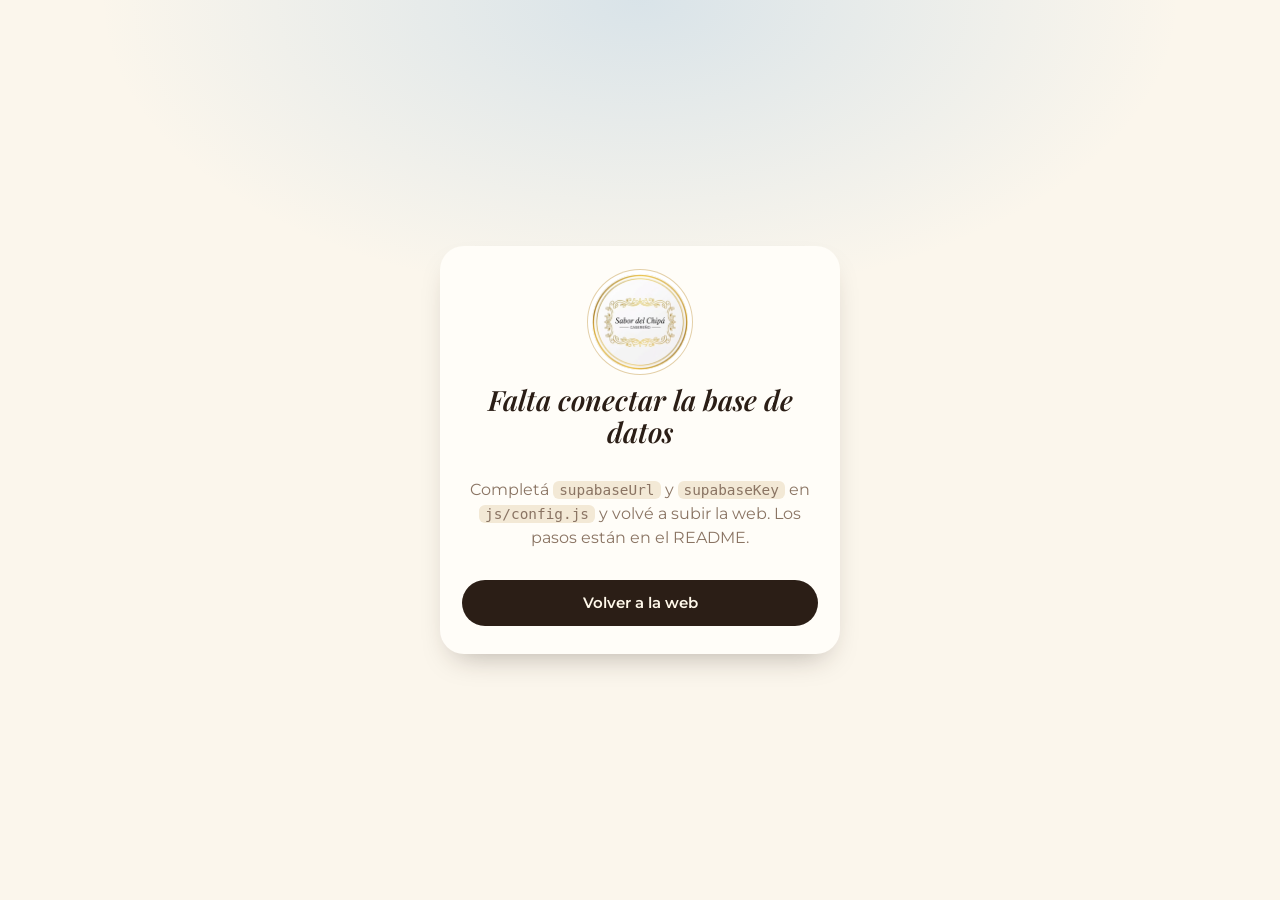
==== admin/index.html @ f9f6b189 "Initial commit: sitio Sabor del Chipa Co-authored-by: Cursor <cursoragent@cursor.com>" ====
<!doctype html>
<html lang="es-AR">
<head>
  <meta charset="utf-8">
  <meta name="viewport" content="width=device-width, initial-scale=1, viewport-fit=cover">
  <meta name="robots" content="noindex, nofollow">
  <title>Panel · Sabor del Chipá</title>
  <meta name="theme-color" content="#2B1E16">
  <link rel="icon" type="image/png" href="../img/favicon.png">
  <link rel="stylesheet" href="admin.css">
</head>
<body>
  <!-- ========== LOGIN ========== -->
  <main class="login" id="viewLogin" hidden>
    <form class="login-card" id="loginForm" novalidate>
      <img src="../img/logo-200.png" alt="Sabor del Chipá" width="96" height="96">
      <h1>Panel del negocio</h1>
      <p class="muted">Entrá para cambiar productos, fotos, precios y datos.</p>
      <label>Mail<input type="email" name="email" autocomplete="username" required></label>
      <label>Contraseña
        <span class="pw"><input type="password" name="password" autocomplete="current-password" required><button type="button" class="pw-toggle" aria-label="Mostrar contraseña">👁</button></span>
      </label>
      <p class="error" id="loginError" role="alert" hidden></p>
      <button class="btn btn-primary btn-block" type="submit">Entrar</button>
      <a class="muted small" href="../">← Volver a la web</a>
    </form>
  </main>

  <!-- ========== SIN CONFIGURAR ========== -->
  <main class="login" id="viewSetup" hidden>
    <div class="login-card">
      <img src="../img/logo-200.png" alt="" width="96" height="96">
      <h1>Falta conectar la base de datos</h1>
      <p class="muted">Completá <code>supabaseUrl</code> y <code>supabaseKey</code> en <code>js/config.js</code> y volvé a subir la web. Los pasos están en el README.</p>
      <a class="btn btn-primary btn-block" href="../">Volver a la web</a>
    </div>
  </main>

  <!-- ========== PANEL ========== -->
  <div class="app" id="viewApp" hidden>
    <header class="topbar">
      <div class="tb-brand"><img src="../img/logo-200.png" alt="" width="36" height="36"><span>Panel</span></div>
      <nav class="tabs" role="tablist">
        <button role="tab" class="tab is-active" data-tab="productos" aria-selected="true">Productos</button>
        <button role="tab" class="tab" data-tab="negocio" aria-selected="false">Negocio</button>
        <button role="tab" class="tab" data-tab="cuenta" aria-selected="false">Cuenta</button>
      </nav>
      <a class="btn btn-ghost btn-sm tb-web" href="../" target="_blank" rel="noopener">Ver la web ↗</a>
    </header>

    <!-- Productos -->
    <section class="panel" id="tab-productos">
      <div class="panel-head">
        <div><h2>Productos</h2><p class="muted small">Tocá un producto para editarlo. El interruptor marca si hay stock.</p></div>
        <button class="btn btn-primary" type="button" id="newProduct">＋ Nuevo</button>
      </div>
      <ul class="plist" id="plist"></ul>
    </section>

    <!-- Negocio -->
    <section class="panel" id="tab-negocio" hidden>
      <div class="panel-head"><div><h2>Datos del negocio</h2><p class="muted small">Se actualizan en la web apenas guardás.</p></div></div>
      <form class="form" id="settingsForm" novalidate>
        <fieldset>
          <legend>Contacto</legend>
          <label>WhatsApp (con código de país, solo números)
            <input name="whatsapp" inputmode="numeric" placeholder="5491112345678" required>
            <small class="muted">Argentina celular: 54 9 + característica sin 0 + número sin 15. Ej.: 5491149896364</small>
          </label>
          <a class="small" id="waTest" href="#" target="_blank" rel="noopener">Probar el link de WhatsApp ↗</a>
          <label>Instagram (link)<input name="instagram" type="url" placeholder="https://www.instagram.com/..."></label>
        </fieldset>
        <fieldset>
          <legend>Envíos</legend>
          <label>Zona de cobertura<input name="zona" placeholder="CABA"></label>
          <div class="field-label">Días y horarios</div>
          <div class="rows" id="diasRows"></div>
          <button class="btn btn-ghost btn-sm" type="button" id="addDia">＋ Agregar día</button>
          <label>Opciones para elegir al pedir (una por línea)<textarea name="opciones_entrega" rows="5"></textarea></label>
        </fieldset>
        <fieldset>
          <legend>Avisos</legend>
          <label>Precios actualizados en (texto)<input name="precios_actualizados" placeholder="julio 2026"></label>
          <label>Cartel de aviso arriba de la web (dejalo vacío para no mostrar nada)
            <textarea name="aviso" rows="2" placeholder="Ej.: Esta semana no hay entregas el viernes 🙏"></textarea></label>
        </fieldset>
        <div class="sticky-save"><button class="btn btn-primary btn-block" type="submit">Guardar cambios</button></div>
      </form>
    </section>

    <!-- Cuenta -->
    <section class="panel" id="tab-cuenta" hidden>
      <div class="panel-head"><div><h2>Cuenta</h2><p class="muted small" id="accountEmail"></p></div></div>
      <form class="form" id="pwForm" novalidate>
        <fieldset>
          <legend>Cambiar contraseña</legend>
          <label>Nueva contraseña<input type="password" name="pw1" autocomplete="new-password" minlength="8" required></label>
          <label>Repetila<input type="password" name="pw2" autocomplete="new-password" minlength="8" required></label>
          <button class="btn btn-primary" type="submit">Cambiar contraseña</button>
        </fieldset>
      </form>
      <button class="btn btn-ghost" type="button" id="logout">Cerrar sesión</button>
    </section>
  </div>

  <!-- ========== EDITOR DE PRODUCTO ========== -->
  <div class="sheet-bg" id="sheetBg" hidden></div>
  <aside class="sheet" id="sheet" aria-label="Editar producto" hidden>
    <form class="form" id="productForm" novalidate>
      <div class="sheet-head">
        <h2 id="sheetTitle">Editar producto</h2>
        <button class="icon-btn" type="button" id="closeSheet" aria-label="Cerrar">✕</button>
      </div>
      <div class="photo">
        <img id="photoPreview" alt="" src="../img/logo-200.png">
        <label class="btn btn-ghost btn-sm photo-btn">📷 Cambiar foto<input type="file" id="photoInput" accept="image/*" hidden></label>
        <small class="muted">Se achica sola antes de subir (máx. 1400 px).</small>
      </div>
      <label>Nombre<input name="nombre" required maxlength="60"></label>
      <label>Descripción<textarea name="descripcion" rows="3" maxlength="240"></textarea></label>
      <div class="two">
        <label>Precio ½ kg ($)<input name="precio_medio" inputmode="numeric" placeholder="12000"></label>
        <label>Precio 1 kg ($)<input name="precio_kilo" inputmode="numeric" placeholder="20000"></label>
      </div>
      <label>Cantidad aproximada (opcional)<input name="unidades" placeholder="≈ 15 unidades por ½ kg"></label>
      <label>Etiquetas (separadas por coma)<input name="tags" placeholder="Tres quesos, Vegano"></label>
      <label>Variedades / sabores para elegir (una por línea, opcional)<textarea name="opciones" rows="3"></textarea></label>
      <div class="checks">
        <label class="check"><input type="checkbox" name="disponible"> Hay stock</label>
        <label class="check"><input type="checkbox" name="a_pedido"> Se hace a pedido</label>
        <label class="check"><input type="checkbox" name="en_mix"> Puede ir en el mix</label>
      </div>
      <p class="error" id="productError" role="alert" hidden></p>
      <div class="sheet-actions">
        <button class="btn btn-danger" type="button" id="deleteProduct">Eliminar</button>
        <button class="btn btn-primary" type="submit" id="saveProduct">Guardar</button>
      </div>
    </form>
  </aside>

  <div class="toast" id="toast" role="status" aria-live="polite"></div>
  <div class="busy" id="busy" hidden><span></span></div>

  <script src="../js/config.js"></script>
  <script src="../js/data.js"></script>
  <script src="../js/sb.js"></script>
  <script src="admin.js"></script>
</body>
</html>
---- admin/admin.css ----
@font-face { font-family: 'Playfair Display'; src: url('../fonts/playfair-display-latin-wght-italic.woff2') format('woff2'); font-weight: 400 900; font-style: italic; font-display: swap; }
@font-face { font-family: 'Montserrat'; src: url('../fonts/montserrat-latin-wght-normal.woff2') format('woff2'); font-weight: 100 900; font-display: swap; }
:root {
  --cream: #FBF6EC; --cream-2: #F3E9D6; --paper: #FFFDF8; --ink: #2B1E16; --ink-2: #5E4838; --muted: #8A7463;
  --gold: #B98A2E; --celeste: #74ACDF; --danger: #B3261E; --ok: #2F7D4F; --line: rgba(43, 30, 22, .14);
  --shadow: 0 14px 30px -14px rgba(43, 30, 22, .35); --r: 16px;
}
* { box-sizing: border-box; }
[hidden] { display: none !important; }
html, body { margin: 0; }
body { font-family: 'Montserrat', system-ui, sans-serif; background: var(--cream); color: var(--ink); font-size: 16px; line-height: 1.5; -webkit-font-smoothing: antialiased; }
h1, h2 { font-family: 'Playfair Display', Georgia, serif; font-style: italic; font-weight: 600; margin: 0; line-height: 1.15; }
h1 { font-size: 28px; } h2 { font-size: 24px; }
.muted { color: var(--muted); } .small { font-size: 13px; }
code { background: var(--cream-2); padding: 1px 6px; border-radius: 6px; font-size: .9em; }
a { color: var(--ink-2); }

.btn { display: inline-flex; align-items: center; justify-content: center; gap: 6px; white-space: nowrap; min-height: 46px; padding: 0 18px; border-radius: 999px; border: 0; font: inherit; font-weight: 600; font-size: 15px; cursor: pointer; text-decoration: none; background: var(--ink); color: #FFF8EA; }
.btn:active { transform: scale(.98); }
.btn-ghost { background: transparent; color: var(--ink); box-shadow: inset 0 0 0 1.5px var(--line); }
.btn-danger { background: transparent; color: var(--danger); box-shadow: inset 0 0 0 1.5px rgba(179, 38, 30, .35); }
.btn-sm { min-height: 38px; padding: 0 14px; font-size: 14px; }
.btn-block { width: 100%; }
.btn[disabled] { opacity: .55; pointer-events: none; }
.icon-btn { width: 42px; height: 42px; border-radius: 50%; border: 0; background: var(--cream-2); cursor: pointer; font-size: 16px; }

/* login */
.login { min-height: 100svh; display: grid; place-items: center; padding: 24px 16px;
  background: radial-gradient(900px 500px at 50% 0%, rgba(116, 172, 223, .25), transparent 60%), var(--cream); }
.login-card { width: min(400px, 100%); background: var(--paper); border-radius: 24px; padding: 28px 22px; box-shadow: var(--shadow); display: grid; gap: 14px; text-align: center; }
.login-card img { margin: 0 auto; border-radius: 50%; box-shadow: 0 0 0 4px #fff, 0 0 0 5px rgba(185, 138, 46, .4); }
.login-card label { text-align: left; }
.pw { position: relative; display: block; }
.pw input { padding-right: 46px; }
.pw-toggle { position: absolute; right: 4px; top: 50%; transform: translateY(-50%); border: 0; background: none; font-size: 18px; cursor: pointer; width: 40px; height: 40px; }

/* formularios */
label, .field-label { display: grid; gap: 6px; font-size: 13px; font-weight: 600; color: var(--ink-2); }
input, textarea, select { font: inherit; font-size: 16px; font-weight: 400; color: var(--ink); width: 100%; border: 1px solid var(--line); background: #fff; border-radius: 12px; padding: 11px 12px; min-height: 46px; }
textarea { resize: vertical; min-height: 0; }
input:focus, textarea:focus { outline: 2px solid var(--gold); border-color: transparent; }
.error { margin: 0; color: var(--danger); font-weight: 600; font-size: 14px; }
.form { display: grid; gap: 16px; }
fieldset { border: 0; margin: 0; padding: 18px 16px; background: var(--paper); border-radius: var(--r); box-shadow: 0 2px 10px -6px rgba(43, 30, 22, .25); display: grid; gap: 14px; }
legend { float: left; width: 100%; padding: 0; font-family: 'Playfair Display', serif; font-style: italic; font-size: 19px; font-weight: 600; margin-bottom: 2px; }
.two { display: grid; grid-template-columns: 1fr 1fr; gap: 12px; }
.checks { display: grid; gap: 8px; }
.check { display: flex; align-items: center; gap: 10px; font-size: 15px; font-weight: 500; color: var(--ink); background: var(--cream); padding: 12px; border-radius: 12px; cursor: pointer; }
.check input { width: 22px; height: 22px; min-height: 0; accent-color: var(--gold); margin: 0; }
.rows { display: grid; gap: 8px; }
.row { display: grid; grid-template-columns: 1fr 1fr auto; gap: 8px; align-items: center; }
.row .icon-btn { width: 40px; height: 40px; }
.sticky-save { position: sticky; bottom: 0; padding: 12px 0 calc(12px + env(safe-area-inset-bottom)); background: linear-gradient(transparent, var(--cream) 30%); }

/* app */
.topbar { position: sticky; top: 0; z-index: 10; display: flex; align-items: center; gap: 10px; padding: 10px 14px; background: rgba(251, 246, 236, .92); backdrop-filter: blur(10px); -webkit-backdrop-filter: blur(10px); border-bottom: 1px solid var(--line); flex-wrap: wrap; }
.tb-brand { display: flex; align-items: center; gap: 8px; font-family: 'Playfair Display', serif; font-style: italic; font-weight: 600; font-size: 20px; }
.tb-brand img { border-radius: 50%; }
.tabs { display: flex; gap: 4px; background: var(--cream-2); padding: 4px; border-radius: 999px; order: 3; width: 100%; }
.tab { flex: 1; border: 0; background: transparent; border-radius: 999px; padding: 9px 10px; font: inherit; font-weight: 600; font-size: 14px; color: var(--ink-2); cursor: pointer; }
.tab.is-active { background: var(--paper); color: var(--ink); box-shadow: 0 2px 8px -4px rgba(0,0,0,.3); }
.tb-web { margin-left: auto; }
.panel { width: min(760px, 100%); margin: 0 auto; padding: 18px 14px 40px; }
.panel-head { display: flex; align-items: flex-end; justify-content: space-between; gap: 12px; margin-bottom: 14px; }
.panel-head p { margin: 4px 0 0; }

.plist { list-style: none; padding: 0; margin: 0; display: grid; gap: 10px; }
.pitem { display: grid; grid-template-columns: 64px 1fr auto; gap: 12px; align-items: center; background: var(--paper); border-radius: var(--r); padding: 10px; box-shadow: 0 2px 10px -6px rgba(43, 30, 22, .25); }
.pitem.off { opacity: .6; }
.pitem img { width: 64px; height: 64px; object-fit: cover; border-radius: 12px; background: var(--cream-2); }
.pmain { min-width: 0; cursor: pointer; }
.pmain b { display: block; font-size: 15.5px; line-height: 1.25; }
.pmain span { font-size: 13px; color: var(--muted); font-variant-numeric: tabular-nums; }
.pmain .chips { display: flex; gap: 4px; flex-wrap: wrap; margin-top: 4px; }
.chip { font-size: 10.5px; font-weight: 700; text-transform: uppercase; letter-spacing: .04em; padding: 2px 8px; border-radius: 999px; background: var(--cream-2); color: var(--ink-2); }
.pside { display: flex; flex-direction: column; align-items: flex-end; gap: 6px; }
.order { display: flex; gap: 4px; }
.order button { width: 32px; height: 32px; border-radius: 10px; border: 1px solid var(--line); background: #fff; cursor: pointer; font-size: 14px; }
.order button[disabled] { opacity: .3; }
.switch { position: relative; width: 50px; height: 30px; flex: none; }
.switch input { position: absolute; inset: 0; opacity: 0; margin: 0; cursor: pointer; z-index: 1; min-height: 0; }
.switch span { position: absolute; inset: 0; border-radius: 999px; background: #D9CCB8; transition: background .2s; }
.switch span::after { content: ''; position: absolute; left: 3px; top: 3px; width: 24px; height: 24px; border-radius: 50%; background: #fff; box-shadow: 0 1px 4px rgba(0,0,0,.3); transition: transform .2s; }
.switch input:checked + span { background: var(--ok); }
.switch input:checked + span::after { transform: translateX(20px); }
.switch input:focus-visible + span { outline: 3px solid var(--gold); outline-offset: 2px; }

/* editor */
.sheet-bg { position: fixed; inset: 0; background: rgba(28, 15, 8, .45); z-index: 30; }
.sheet { position: fixed; z-index: 40; inset: auto 0 0 0; max-height: 92svh; overflow-y: auto; background: var(--cream); border-radius: 22px 22px 0 0; padding: 0 14px; box-shadow: 0 -20px 40px -20px rgba(0,0,0,.4); animation: up .35s cubic-bezier(.2, .8, .2, 1); }
@keyframes up { from { transform: translateY(40px); opacity: 0; } }
.sheet-head { position: sticky; top: 0; z-index: 2; display: flex; justify-content: space-between; align-items: center; padding: 14px 0 10px; background: var(--cream); }
.photo { display: grid; justify-items: center; gap: 8px; }
.photo img { width: 100%; max-width: 420px; aspect-ratio: 4 / 3; object-fit: cover; border-radius: 16px; background: var(--cream-2); }
.photo-btn { cursor: pointer; }
.sheet-actions { display: flex; justify-content: space-between; gap: 10px; position: sticky; bottom: 0; z-index: 2; padding: 12px 0 calc(14px + env(safe-area-inset-bottom)); background: var(--cream); box-shadow: 0 -10px 16px -12px rgba(43, 30, 22, .35); }
.nw { white-space: nowrap; }
.sheet-actions .btn-primary { flex: 1; }

.toast { position: fixed; left: 0; right: 0; margin: 0 auto; width: max-content; max-width: calc(100% - 32px); bottom: calc(24px + env(safe-area-inset-bottom)); z-index: 60; background: var(--ink); color: #FFF8EA; padding: 12px 18px; border-radius: 999px; font-weight: 600; font-size: 14px; box-shadow: var(--shadow); opacity: 0; transform: translateY(10px); transition: opacity .25s, transform .25s; pointer-events: none; text-align: center; }
.toast.show { opacity: 1; transform: none; }
.toast.bad { background: var(--danger); }
.busy { position: fixed; inset: 0; z-index: 70; display: grid; place-items: center; background: rgba(251, 246, 236, .55); }
.busy span { width: 44px; height: 44px; border-radius: 50%; border: 4px solid var(--cream-2); border-top-color: var(--gold); animation: spin .8s linear infinite; }
@keyframes spin { to { transform: rotate(1turn); } }

@media (min-width: 760px) {
  .tabs { order: 0; width: auto; margin-left: 12px; }
  .tab { flex: none; padding: 9px 18px; }
  .sheet { inset: 0 0 0 auto; width: 460px; max-height: none; border-radius: 0; animation-name: side; }
  @keyframes side { from { transform: translateX(40px); opacity: 0; } }
}
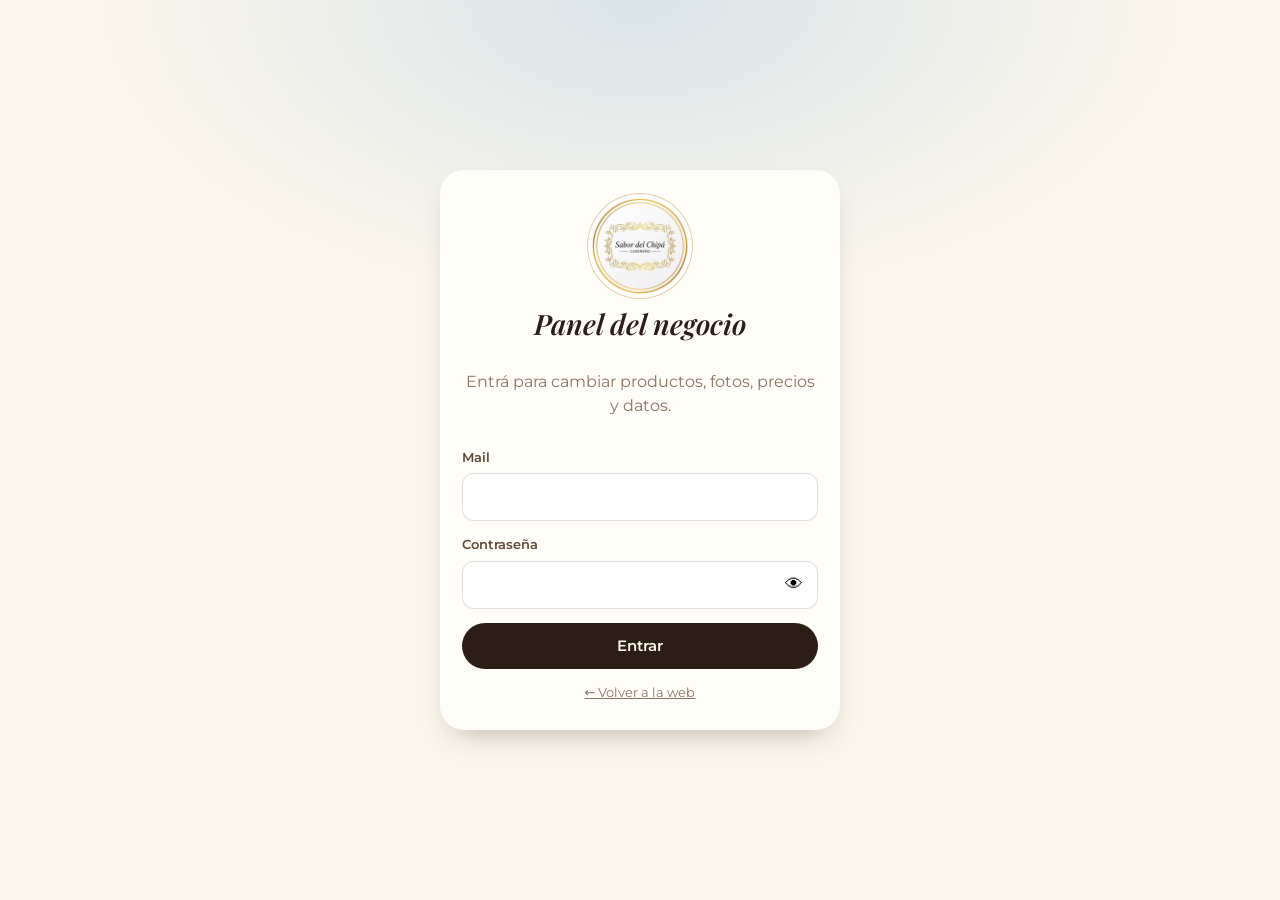
==== commit d9d2e6fd: "Admin panel: rutas absolutas + conexión a Supabase + mensaje WhatsApp mejorado - Cambiar admin/index" ====
--- a/admin/index.html
+++ b/admin/index.html
@@ -1,149 +1,149 @@
-<!doctype html>
-<html lang="es-AR">
-<head>
-  <meta charset="utf-8">
-  <meta name="viewport" content="width=device-width, initial-scale=1, viewport-fit=cover">
-  <meta name="robots" content="noindex, nofollow">
-  <title>Panel · Sabor del Chipá</title>
-  <meta name="theme-color" content="#2B1E16">
-  <link rel="icon" type="image/png" href="../img/favicon.png">
-  <link rel="stylesheet" href="admin.css">
-</head>
-<body>
-  <!-- ========== LOGIN ========== -->
-  <main class="login" id="viewLogin" hidden>
-    <form class="login-card" id="loginForm" novalidate>
-      <img src="../img/logo-200.png" alt="Sabor del Chipá" width="96" height="96">
-      <h1>Panel del negocio</h1>
-      <p class="muted">Entrá para cambiar productos, fotos, precios y datos.</p>
-      <label>Mail<input type="email" name="email" autocomplete="username" required></label>
-      <label>Contraseña
-        <span class="pw"><input type="password" name="password" autocomplete="current-password" required><button type="button" class="pw-toggle" aria-label="Mostrar contraseña">👁</button></span>
-      </label>
-      <p class="error" id="loginError" role="alert" hidden></p>
-      <button class="btn btn-primary btn-block" type="submit">Entrar</button>
-      <a class="muted small" href="../">← Volver a la web</a>
-    </form>
-  </main>
-
-  <!-- ========== SIN CONFIGURAR ========== -->
-  <main class="login" id="viewSetup" hidden>
-    <div class="login-card">
-      <img src="../img/logo-200.png" alt="" width="96" height="96">
-      <h1>Falta conectar la base de datos</h1>
-      <p class="muted">Completá <code>supabaseUrl</code> y <code>supabaseKey</code> en <code>js/config.js</code> y volvé a subir la web. Los pasos están en el README.</p>
-      <a class="btn btn-primary btn-block" href="../">Volver a la web</a>
-    </div>
-  </main>
-
-  <!-- ========== PANEL ========== -->
-  <div class="app" id="viewApp" hidden>
-    <header class="topbar">
-      <div class="tb-brand"><img src="../img/logo-200.png" alt="" width="36" height="36"><span>Panel</span></div>
-      <nav class="tabs" role="tablist">
-        <button role="tab" class="tab is-active" data-tab="productos" aria-selected="true">Productos</button>
-        <button role="tab" class="tab" data-tab="negocio" aria-selected="false">Negocio</button>
-        <button role="tab" class="tab" data-tab="cuenta" aria-selected="false">Cuenta</button>
-      </nav>
-      <a class="btn btn-ghost btn-sm tb-web" href="../" target="_blank" rel="noopener">Ver la web ↗</a>
-    </header>
-
-    <!-- Productos -->
-    <section class="panel" id="tab-productos">
-      <div class="panel-head">
-        <div><h2>Productos</h2><p class="muted small">Tocá un producto para editarlo. El interruptor marca si hay stock.</p></div>
-        <button class="btn btn-primary" type="button" id="newProduct">＋ Nuevo</button>
-      </div>
-      <ul class="plist" id="plist"></ul>
-    </section>
-
-    <!-- Negocio -->
-    <section class="panel" id="tab-negocio" hidden>
-      <div class="panel-head"><div><h2>Datos del negocio</h2><p class="muted small">Se actualizan en la web apenas guardás.</p></div></div>
-      <form class="form" id="settingsForm" novalidate>
-        <fieldset>
-          <legend>Contacto</legend>
-          <label>WhatsApp (con código de país, solo números)
-            <input name="whatsapp" inputmode="numeric" placeholder="5491112345678" required>
-            <small class="muted">Argentina celular: 54 9 + característica sin 0 + número sin 15. Ej.: 5491149896364</small>
-          </label>
-          <a class="small" id="waTest" href="#" target="_blank" rel="noopener">Probar el link de WhatsApp ↗</a>
-          <label>Instagram (link)<input name="instagram" type="url" placeholder="https://www.instagram.com/..."></label>
-        </fieldset>
-        <fieldset>
-          <legend>Envíos</legend>
-          <label>Zona de cobertura<input name="zona" placeholder="CABA"></label>
-          <div class="field-label">Días y horarios</div>
-          <div class="rows" id="diasRows"></div>
-          <button class="btn btn-ghost btn-sm" type="button" id="addDia">＋ Agregar día</button>
-          <label>Opciones para elegir al pedir (una por línea)<textarea name="opciones_entrega" rows="5"></textarea></label>
-        </fieldset>
-        <fieldset>
-          <legend>Avisos</legend>
-          <label>Precios actualizados en (texto)<input name="precios_actualizados" placeholder="julio 2026"></label>
-          <label>Cartel de aviso arriba de la web (dejalo vacío para no mostrar nada)
-            <textarea name="aviso" rows="2" placeholder="Ej.: Esta semana no hay entregas el viernes 🙏"></textarea></label>
-        </fieldset>
-        <div class="sticky-save"><button class="btn btn-primary btn-block" type="submit">Guardar cambios</button></div>
-      </form>
-    </section>
-
-    <!-- Cuenta -->
-    <section class="panel" id="tab-cuenta" hidden>
-      <div class="panel-head"><div><h2>Cuenta</h2><p class="muted small" id="accountEmail"></p></div></div>
-      <form class="form" id="pwForm" novalidate>
-        <fieldset>
-          <legend>Cambiar contraseña</legend>
-          <label>Nueva contraseña<input type="password" name="pw1" autocomplete="new-password" minlength="8" required></label>
-          <label>Repetila<input type="password" name="pw2" autocomplete="new-password" minlength="8" required></label>
-          <button class="btn btn-primary" type="submit">Cambiar contraseña</button>
-        </fieldset>
-      </form>
-      <button class="btn btn-ghost" type="button" id="logout">Cerrar sesión</button>
-    </section>
-  </div>
-
-  <!-- ========== EDITOR DE PRODUCTO ========== -->
-  <div class="sheet-bg" id="sheetBg" hidden></div>
-  <aside class="sheet" id="sheet" aria-label="Editar producto" hidden>
-    <form class="form" id="productForm" novalidate>
-      <div class="sheet-head">
-        <h2 id="sheetTitle">Editar producto</h2>
-        <button class="icon-btn" type="button" id="closeSheet" aria-label="Cerrar">✕</button>
-      </div>
-      <div class="photo">
-        <img id="photoPreview" alt="" src="../img/logo-200.png">
-        <label class="btn btn-ghost btn-sm photo-btn">📷 Cambiar foto<input type="file" id="photoInput" accept="image/*" hidden></label>
-        <small class="muted">Se achica sola antes de subir (máx. 1400 px).</small>
-      </div>
-      <label>Nombre<input name="nombre" required maxlength="60"></label>
-      <label>Descripción<textarea name="descripcion" rows="3" maxlength="240"></textarea></label>
-      <div class="two">
-        <label>Precio ½ kg ($)<input name="precio_medio" inputmode="numeric" placeholder="12000"></label>
-        <label>Precio 1 kg ($)<input name="precio_kilo" inputmode="numeric" placeholder="20000"></label>
-      </div>
-      <label>Cantidad aproximada (opcional)<input name="unidades" placeholder="≈ 15 unidades por ½ kg"></label>
-      <label>Etiquetas (separadas por coma)<input name="tags" placeholder="Tres quesos, Vegano"></label>
-      <label>Variedades / sabores para elegir (una por línea, opcional)<textarea name="opciones" rows="3"></textarea></label>
-      <div class="checks">
-        <label class="check"><input type="checkbox" name="disponible"> Hay stock</label>
-        <label class="check"><input type="checkbox" name="a_pedido"> Se hace a pedido</label>
-        <label class="check"><input type="checkbox" name="en_mix"> Puede ir en el mix</label>
-      </div>
-      <p class="error" id="productError" role="alert" hidden></p>
-      <div class="sheet-actions">
-        <button class="btn btn-danger" type="button" id="deleteProduct">Eliminar</button>
-        <button class="btn btn-primary" type="submit" id="saveProduct">Guardar</button>
-      </div>
-    </form>
-  </aside>
-
-  <div class="toast" id="toast" role="status" aria-live="polite"></div>
-  <div class="busy" id="busy" hidden><span></span></div>
-
-  <script src="../js/config.js"></script>
-  <script src="../js/data.js"></script>
-  <script src="../js/sb.js"></script>
-  <script src="admin.js"></script>
-</body>
-</html>
+<!doctype html>
+<html lang="es-AR">
+<head>
+  <meta charset="utf-8">
+  <meta name="viewport" content="width=device-width, initial-scale=1, viewport-fit=cover">
+  <meta name="robots" content="noindex, nofollow">
+  <title>Panel · Sabor del Chipá</title>
+  <meta name="theme-color" content="#2B1E16">
+  <link rel="icon" type="image/png" href="/img/favicon.png">
+  <link rel="stylesheet" href="/admin/admin.css">
+</head>
+<body>
+  <!-- ========== LOGIN ========== -->
+  <main class="login" id="viewLogin" hidden>
+    <form class="login-card" id="loginForm" novalidate>
+      <img src="/img/logo-200.png" alt="Sabor del Chipá" width="96" height="96">
+      <h1>Panel del negocio</h1>
+      <p class="muted">Entrá para cambiar productos, fotos, precios y datos.</p>
+      <label>Mail<input type="email" name="email" autocomplete="username" required></label>
+      <label>Contraseña
+        <span class="pw"><input type="password" name="password" autocomplete="current-password" required><button type="button" class="pw-toggle" aria-label="Mostrar contraseña">👁</button></span>
+      </label>
+      <p class="error" id="loginError" role="alert" hidden></p>
+      <button class="btn btn-primary btn-block" type="submit">Entrar</button>
+      <a class="muted small" href="/">← Volver a la web</a>
+    </form>
+  </main>
+
+  <!-- ========== SIN CONFIGURAR ========== -->
+  <main class="login" id="viewSetup" hidden>
+    <div class="login-card">
+      <img src="/img/logo-200.png" alt="" width="96" height="96">
+      <h1>Falta conectar la base de datos</h1>
+      <p class="muted">Completá <code>supabaseUrl</code> y <code>supabaseKey</code> en <code>js/config.js</code> y volvé a subir la web. Los pasos están en el README.</p>
+      <a class="btn btn-primary btn-block" href="/">Volver a la web</a>
+    </div>
+  </main>
+
+  <!-- ========== PANEL ========== -->
+  <div class="app" id="viewApp" hidden>
+    <header class="topbar">
+      <div class="tb-brand"><img src="/img/logo-200.png" alt="" width="36" height="36"><span>Panel</span></div>
+      <nav class="tabs" role="tablist">
+        <button role="tab" class="tab is-active" data-tab="productos" aria-selected="true">Productos</button>
+        <button role="tab" class="tab" data-tab="negocio" aria-selected="false">Negocio</button>
+        <button role="tab" class="tab" data-tab="cuenta" aria-selected="false">Cuenta</button>
+      </nav>
+      <a class="btn btn-ghost btn-sm tb-web" href="/" target="_blank" rel="noopener">Ver la web ↗</a>
+    </header>
+
+    <!-- Productos -->
+    <section class="panel" id="tab-productos">
+      <div class="panel-head">
+        <div><h2>Productos</h2><p class="muted small">Tocá un producto para editarlo. El interruptor marca si hay stock.</p></div>
+        <button class="btn btn-primary" type="button" id="newProduct">＋ Nuevo</button>
+      </div>
+      <ul class="plist" id="plist"></ul>
+    </section>
+
+    <!-- Negocio -->
+    <section class="panel" id="tab-negocio" hidden>
+      <div class="panel-head"><div><h2>Datos del negocio</h2><p class="muted small">Se actualizan en la web apenas guardás.</p></div></div>
+      <form class="form" id="settingsForm" novalidate>
+        <fieldset>
+          <legend>Contacto</legend>
+          <label>WhatsApp (con código de país, solo números)
+            <input name="whatsapp" inputmode="numeric" placeholder="5491112345678" required>
+            <small class="muted">Argentina celular: 54 9 + característica sin 0 + número sin 15. Ej.: 5491149896364</small>
+          </label>
+          <a class="small" id="waTest" href="#" target="_blank" rel="noopener">Probar el link de WhatsApp ↗</a>
+          <label>Instagram (link)<input name="instagram" type="url" placeholder="https://www.instagram.com/..."></label>
+        </fieldset>
+        <fieldset>
+          <legend>Envíos</legend>
+          <label>Zona de cobertura<input name="zona" placeholder="CABA"></label>
+          <div class="field-label">Días y horarios</div>
+          <div class="rows" id="diasRows"></div>
+          <button class="btn btn-ghost btn-sm" type="button" id="addDia">＋ Agregar día</button>
+          <label>Opciones para elegir al pedir (una por línea)<textarea name="opciones_entrega" rows="5"></textarea></label>
+        </fieldset>
+        <fieldset>
+          <legend>Avisos</legend>
+          <label>Precios actualizados en (texto)<input name="precios_actualizados" placeholder="julio 2026"></label>
+          <label>Cartel de aviso arriba de la web (dejalo vacío para no mostrar nada)
+            <textarea name="aviso" rows="2" placeholder="Ej.: Esta semana no hay entregas el viernes 🙏"></textarea></label>
+        </fieldset>
+        <div class="sticky-save"><button class="btn btn-primary btn-block" type="submit">Guardar cambios</button></div>
+      </form>
+    </section>
+
+    <!-- Cuenta -->
+    <section class="panel" id="tab-cuenta" hidden>
+      <div class="panel-head"><div><h2>Cuenta</h2><p class="muted small" id="accountEmail"></p></div></div>
+      <form class="form" id="pwForm" novalidate>
+        <fieldset>
+          <legend>Cambiar contraseña</legend>
+          <label>Nueva contraseña<input type="password" name="pw1" autocomplete="new-password" minlength="8" required></label>
+          <label>Repetila<input type="password" name="pw2" autocomplete="new-password" minlength="8" required></label>
+          <button class="btn btn-primary" type="submit">Cambiar contraseña</button>
+        </fieldset>
+      </form>
+      <button class="btn btn-ghost" type="button" id="logout">Cerrar sesión</button>
+    </section>
+  </div>
+
+  <!-- ========== EDITOR DE PRODUCTO ========== -->
+  <div class="sheet-bg" id="sheetBg" hidden></div>
+  <aside class="sheet" id="sheet" aria-label="Editar producto" hidden>
+    <form class="form" id="productForm" novalidate>
+      <div class="sheet-head">
+        <h2 id="sheetTitle">Editar producto</h2>
+        <button class="icon-btn" type="button" id="closeSheet" aria-label="Cerrar">✕</button>
+      </div>
+      <div class="photo">
+        <img id="photoPreview" alt="" src="/img/logo-200.png">
+        <label class="btn btn-ghost btn-sm photo-btn">📷 Cambiar foto<input type="file" id="photoInput" accept="image/*" hidden></label>
+        <small class="muted">Se achica sola antes de subir (máx. 1400 px).</small>
+      </div>
+      <label>Nombre<input name="nombre" required maxlength="60"></label>
+      <label>Descripción<textarea name="descripcion" rows="3" maxlength="240"></textarea></label>
+      <div class="two">
+        <label>Precio ½ kg ($)<input name="precio_medio" inputmode="numeric" placeholder="12000"></label>
+        <label>Precio 1 kg ($)<input name="precio_kilo" inputmode="numeric" placeholder="20000"></label>
+      </div>
+      <label>Cantidad aproximada (opcional)<input name="unidades" placeholder="≈ 15 unidades por ½ kg"></label>
+      <label>Etiquetas (separadas por coma)<input name="tags" placeholder="Tres quesos, Vegano"></label>
+      <label>Variedades / sabores para elegir (una por línea, opcional)<textarea name="opciones" rows="3"></textarea></label>
+      <div class="checks">
+        <label class="check"><input type="checkbox" name="disponible"> Hay stock</label>
+        <label class="check"><input type="checkbox" name="a_pedido"> Se hace a pedido</label>
+        <label class="check"><input type="checkbox" name="en_mix"> Puede ir en el mix</label>
+      </div>
+      <p class="error" id="productError" role="alert" hidden></p>
+      <div class="sheet-actions">
+        <button class="btn btn-danger" type="button" id="deleteProduct">Eliminar</button>
+        <button class="btn btn-primary" type="submit" id="saveProduct">Guardar</button>
+      </div>
+    </form>
+  </aside>
+
+  <div class="toast" id="toast" role="status" aria-live="polite"></div>
+  <div class="busy" id="busy" hidden><span></span></div>
+
+  <script src="/js/config.js"></script>
+  <script src="/js/data.js"></script>
+  <script src="/js/sb.js"></script>
+  <script src="/admin/admin.js"></script>
+</body>
+</html>
--- a/admin/admin.css
+++ b/admin/admin.css
@@ -1,112 +1,112 @@
-@font-face { font-family: 'Playfair Display'; src: url('../fonts/playfair-display-latin-wght-italic.woff2') format('woff2'); font-weight: 400 900; font-style: italic; font-display: swap; }
-@font-face { font-family: 'Montserrat'; src: url('../fonts/montserrat-latin-wght-normal.woff2') format('woff2'); font-weight: 100 900; font-display: swap; }
-:root {
-  --cream: #FBF6EC; --cream-2: #F3E9D6; --paper: #FFFDF8; --ink: #2B1E16; --ink-2: #5E4838; --muted: #8A7463;
-  --gold: #B98A2E; --celeste: #74ACDF; --danger: #B3261E; --ok: #2F7D4F; --line: rgba(43, 30, 22, .14);
-  --shadow: 0 14px 30px -14px rgba(43, 30, 22, .35); --r: 16px;
-}
-* { box-sizing: border-box; }
-[hidden] { display: none !important; }
-html, body { margin: 0; }
-body { font-family: 'Montserrat', system-ui, sans-serif; background: var(--cream); color: var(--ink); font-size: 16px; line-height: 1.5; -webkit-font-smoothing: antialiased; }
-h1, h2 { font-family: 'Playfair Display', Georgia, serif; font-style: italic; font-weight: 600; margin: 0; line-height: 1.15; }
-h1 { font-size: 28px; } h2 { font-size: 24px; }
-.muted { color: var(--muted); } .small { font-size: 13px; }
-code { background: var(--cream-2); padding: 1px 6px; border-radius: 6px; font-size: .9em; }
-a { color: var(--ink-2); }
-
-.btn { display: inline-flex; align-items: center; justify-content: center; gap: 6px; white-space: nowrap; min-height: 46px; padding: 0 18px; border-radius: 999px; border: 0; font: inherit; font-weight: 600; font-size: 15px; cursor: pointer; text-decoration: none; background: var(--ink); color: #FFF8EA; }
-.btn:active { transform: scale(.98); }
-.btn-ghost { background: transparent; color: var(--ink); box-shadow: inset 0 0 0 1.5px var(--line); }
-.btn-danger { background: transparent; color: var(--danger); box-shadow: inset 0 0 0 1.5px rgba(179, 38, 30, .35); }
-.btn-sm { min-height: 38px; padding: 0 14px; font-size: 14px; }
-.btn-block { width: 100%; }
-.btn[disabled] { opacity: .55; pointer-events: none; }
-.icon-btn { width: 42px; height: 42px; border-radius: 50%; border: 0; background: var(--cream-2); cursor: pointer; font-size: 16px; }
-
-/* login */
-.login { min-height: 100svh; display: grid; place-items: center; padding: 24px 16px;
-  background: radial-gradient(900px 500px at 50% 0%, rgba(116, 172, 223, .25), transparent 60%), var(--cream); }
-.login-card { width: min(400px, 100%); background: var(--paper); border-radius: 24px; padding: 28px 22px; box-shadow: var(--shadow); display: grid; gap: 14px; text-align: center; }
-.login-card img { margin: 0 auto; border-radius: 50%; box-shadow: 0 0 0 4px #fff, 0 0 0 5px rgba(185, 138, 46, .4); }
-.login-card label { text-align: left; }
-.pw { position: relative; display: block; }
-.pw input { padding-right: 46px; }
-.pw-toggle { position: absolute; right: 4px; top: 50%; transform: translateY(-50%); border: 0; background: none; font-size: 18px; cursor: pointer; width: 40px; height: 40px; }
-
-/* formularios */
-label, .field-label { display: grid; gap: 6px; font-size: 13px; font-weight: 600; color: var(--ink-2); }
-input, textarea, select { font: inherit; font-size: 16px; font-weight: 400; color: var(--ink); width: 100%; border: 1px solid var(--line); background: #fff; border-radius: 12px; padding: 11px 12px; min-height: 46px; }
-textarea { resize: vertical; min-height: 0; }
-input:focus, textarea:focus { outline: 2px solid var(--gold); border-color: transparent; }
-.error { margin: 0; color: var(--danger); font-weight: 600; font-size: 14px; }
-.form { display: grid; gap: 16px; }
-fieldset { border: 0; margin: 0; padding: 18px 16px; background: var(--paper); border-radius: var(--r); box-shadow: 0 2px 10px -6px rgba(43, 30, 22, .25); display: grid; gap: 14px; }
-legend { float: left; width: 100%; padding: 0; font-family: 'Playfair Display', serif; font-style: italic; font-size: 19px; font-weight: 600; margin-bottom: 2px; }
-.two { display: grid; grid-template-columns: 1fr 1fr; gap: 12px; }
-.checks { display: grid; gap: 8px; }
-.check { display: flex; align-items: center; gap: 10px; font-size: 15px; font-weight: 500; color: var(--ink); background: var(--cream); padding: 12px; border-radius: 12px; cursor: pointer; }
-.check input { width: 22px; height: 22px; min-height: 0; accent-color: var(--gold); margin: 0; }
-.rows { display: grid; gap: 8px; }
-.row { display: grid; grid-template-columns: 1fr 1fr auto; gap: 8px; align-items: center; }
-.row .icon-btn { width: 40px; height: 40px; }
-.sticky-save { position: sticky; bottom: 0; padding: 12px 0 calc(12px + env(safe-area-inset-bottom)); background: linear-gradient(transparent, var(--cream) 30%); }
-
-/* app */
-.topbar { position: sticky; top: 0; z-index: 10; display: flex; align-items: center; gap: 10px; padding: 10px 14px; background: rgba(251, 246, 236, .92); backdrop-filter: blur(10px); -webkit-backdrop-filter: blur(10px); border-bottom: 1px solid var(--line); flex-wrap: wrap; }
-.tb-brand { display: flex; align-items: center; gap: 8px; font-family: 'Playfair Display', serif; font-style: italic; font-weight: 600; font-size: 20px; }
-.tb-brand img { border-radius: 50%; }
-.tabs { display: flex; gap: 4px; background: var(--cream-2); padding: 4px; border-radius: 999px; order: 3; width: 100%; }
-.tab { flex: 1; border: 0; background: transparent; border-radius: 999px; padding: 9px 10px; font: inherit; font-weight: 600; font-size: 14px; color: var(--ink-2); cursor: pointer; }
-.tab.is-active { background: var(--paper); color: var(--ink); box-shadow: 0 2px 8px -4px rgba(0,0,0,.3); }
-.tb-web { margin-left: auto; }
-.panel { width: min(760px, 100%); margin: 0 auto; padding: 18px 14px 40px; }
-.panel-head { display: flex; align-items: flex-end; justify-content: space-between; gap: 12px; margin-bottom: 14px; }
-.panel-head p { margin: 4px 0 0; }
-
-.plist { list-style: none; padding: 0; margin: 0; display: grid; gap: 10px; }
-.pitem { display: grid; grid-template-columns: 64px 1fr auto; gap: 12px; align-items: center; background: var(--paper); border-radius: var(--r); padding: 10px; box-shadow: 0 2px 10px -6px rgba(43, 30, 22, .25); }
-.pitem.off { opacity: .6; }
-.pitem img { width: 64px; height: 64px; object-fit: cover; border-radius: 12px; background: var(--cream-2); }
-.pmain { min-width: 0; cursor: pointer; }
-.pmain b { display: block; font-size: 15.5px; line-height: 1.25; }
-.pmain span { font-size: 13px; color: var(--muted); font-variant-numeric: tabular-nums; }
-.pmain .chips { display: flex; gap: 4px; flex-wrap: wrap; margin-top: 4px; }
-.chip { font-size: 10.5px; font-weight: 700; text-transform: uppercase; letter-spacing: .04em; padding: 2px 8px; border-radius: 999px; background: var(--cream-2); color: var(--ink-2); }
-.pside { display: flex; flex-direction: column; align-items: flex-end; gap: 6px; }
-.order { display: flex; gap: 4px; }
-.order button { width: 32px; height: 32px; border-radius: 10px; border: 1px solid var(--line); background: #fff; cursor: pointer; font-size: 14px; }
-.order button[disabled] { opacity: .3; }
-.switch { position: relative; width: 50px; height: 30px; flex: none; }
-.switch input { position: absolute; inset: 0; opacity: 0; margin: 0; cursor: pointer; z-index: 1; min-height: 0; }
-.switch span { position: absolute; inset: 0; border-radius: 999px; background: #D9CCB8; transition: background .2s; }
-.switch span::after { content: ''; position: absolute; left: 3px; top: 3px; width: 24px; height: 24px; border-radius: 50%; background: #fff; box-shadow: 0 1px 4px rgba(0,0,0,.3); transition: transform .2s; }
-.switch input:checked + span { background: var(--ok); }
-.switch input:checked + span::after { transform: translateX(20px); }
-.switch input:focus-visible + span { outline: 3px solid var(--gold); outline-offset: 2px; }
-
-/* editor */
-.sheet-bg { position: fixed; inset: 0; background: rgba(28, 15, 8, .45); z-index: 30; }
-.sheet { position: fixed; z-index: 40; inset: auto 0 0 0; max-height: 92svh; overflow-y: auto; background: var(--cream); border-radius: 22px 22px 0 0; padding: 0 14px; box-shadow: 0 -20px 40px -20px rgba(0,0,0,.4); animation: up .35s cubic-bezier(.2, .8, .2, 1); }
-@keyframes up { from { transform: translateY(40px); opacity: 0; } }
-.sheet-head { position: sticky; top: 0; z-index: 2; display: flex; justify-content: space-between; align-items: center; padding: 14px 0 10px; background: var(--cream); }
-.photo { display: grid; justify-items: center; gap: 8px; }
-.photo img { width: 100%; max-width: 420px; aspect-ratio: 4 / 3; object-fit: cover; border-radius: 16px; background: var(--cream-2); }
-.photo-btn { cursor: pointer; }
-.sheet-actions { display: flex; justify-content: space-between; gap: 10px; position: sticky; bottom: 0; z-index: 2; padding: 12px 0 calc(14px + env(safe-area-inset-bottom)); background: var(--cream); box-shadow: 0 -10px 16px -12px rgba(43, 30, 22, .35); }
-.nw { white-space: nowrap; }
-.sheet-actions .btn-primary { flex: 1; }
-
-.toast { position: fixed; left: 0; right: 0; margin: 0 auto; width: max-content; max-width: calc(100% - 32px); bottom: calc(24px + env(safe-area-inset-bottom)); z-index: 60; background: var(--ink); color: #FFF8EA; padding: 12px 18px; border-radius: 999px; font-weight: 600; font-size: 14px; box-shadow: var(--shadow); opacity: 0; transform: translateY(10px); transition: opacity .25s, transform .25s; pointer-events: none; text-align: center; }
-.toast.show { opacity: 1; transform: none; }
-.toast.bad { background: var(--danger); }
-.busy { position: fixed; inset: 0; z-index: 70; display: grid; place-items: center; background: rgba(251, 246, 236, .55); }
-.busy span { width: 44px; height: 44px; border-radius: 50%; border: 4px solid var(--cream-2); border-top-color: var(--gold); animation: spin .8s linear infinite; }
-@keyframes spin { to { transform: rotate(1turn); } }
-
-@media (min-width: 760px) {
-  .tabs { order: 0; width: auto; margin-left: 12px; }
-  .tab { flex: none; padding: 9px 18px; }
-  .sheet { inset: 0 0 0 auto; width: 460px; max-height: none; border-radius: 0; animation-name: side; }
-  @keyframes side { from { transform: translateX(40px); opacity: 0; } }
-}
+@font-face { font-family: 'Playfair Display'; src: url('/fonts/playfair-display-latin-wght-italic.woff2') format('woff2'); font-weight: 400 900; font-style: italic; font-display: swap; }
+@font-face { font-family: 'Montserrat'; src: url('/fonts/montserrat-latin-wght-normal.woff2') format('woff2'); font-weight: 100 900; font-display: swap; }
+:root {
+  --cream: #FBF6EC; --cream-2: #F3E9D6; --paper: #FFFDF8; --ink: #2B1E16; --ink-2: #5E4838; --muted: #8A7463;
+  --gold: #B98A2E; --celeste: #74ACDF; --danger: #B3261E; --ok: #2F7D4F; --line: rgba(43, 30, 22, .14);
+  --shadow: 0 14px 30px -14px rgba(43, 30, 22, .35); --r: 16px;
+}
+* { box-sizing: border-box; }
+[hidden] { display: none !important; }
+html, body { margin: 0; }
+body { font-family: 'Montserrat', system-ui, sans-serif; background: var(--cream); color: var(--ink); font-size: 16px; line-height: 1.5; -webkit-font-smoothing: antialiased; }
+h1, h2 { font-family: 'Playfair Display', Georgia, serif; font-style: italic; font-weight: 600; margin: 0; line-height: 1.15; }
+h1 { font-size: 28px; } h2 { font-size: 24px; }
+.muted { color: var(--muted); } .small { font-size: 13px; }
+code { background: var(--cream-2); padding: 1px 6px; border-radius: 6px; font-size: .9em; }
+a { color: var(--ink-2); }
+
+.btn { display: inline-flex; align-items: center; justify-content: center; gap: 6px; white-space: nowrap; min-height: 46px; padding: 0 18px; border-radius: 999px; border: 0; font: inherit; font-weight: 600; font-size: 15px; cursor: pointer; text-decoration: none; background: var(--ink); color: #FFF8EA; }
+.btn:active { transform: scale(.98); }
+.btn-ghost { background: transparent; color: var(--ink); box-shadow: inset 0 0 0 1.5px var(--line); }
+.btn-danger { background: transparent; color: var(--danger); box-shadow: inset 0 0 0 1.5px rgba(179, 38, 30, .35); }
+.btn-sm { min-height: 38px; padding: 0 14px; font-size: 14px; }
+.btn-block { width: 100%; }
+.btn[disabled] { opacity: .55; pointer-events: none; }
+.icon-btn { width: 42px; height: 42px; border-radius: 50%; border: 0; background: var(--cream-2); cursor: pointer; font-size: 16px; }
+
+/* login */
+.login { min-height: 100svh; display: grid; place-items: center; padding: 24px 16px;
+  background: radial-gradient(900px 500px at 50% 0%, rgba(116, 172, 223, .25), transparent 60%), var(--cream); }
+.login-card { width: min(400px, 100%); background: var(--paper); border-radius: 24px; padding: 28px 22px; box-shadow: var(--shadow); display: grid; gap: 14px; text-align: center; }
+.login-card img { margin: 0 auto; border-radius: 50%; box-shadow: 0 0 0 4px #fff, 0 0 0 5px rgba(185, 138, 46, .4); }
+.login-card label { text-align: left; }
+.pw { position: relative; display: block; }
+.pw input { padding-right: 46px; }
+.pw-toggle { position: absolute; right: 4px; top: 50%; transform: translateY(-50%); border: 0; background: none; font-size: 18px; cursor: pointer; width: 40px; height: 40px; }
+
+/* formularios */
+label, .field-label { display: grid; gap: 6px; font-size: 13px; font-weight: 600; color: var(--ink-2); }
+input, textarea, select { font: inherit; font-size: 16px; font-weight: 400; color: var(--ink); width: 100%; border: 1px solid var(--line); background: #fff; border-radius: 12px; padding: 11px 12px; min-height: 46px; }
+textarea { resize: vertical; min-height: 0; }
+input:focus, textarea:focus { outline: 2px solid var(--gold); border-color: transparent; }
+.error { margin: 0; color: var(--danger); font-weight: 600; font-size: 14px; }
+.form { display: grid; gap: 16px; }
+fieldset { border: 0; margin: 0; padding: 18px 16px; background: var(--paper); border-radius: var(--r); box-shadow: 0 2px 10px -6px rgba(43, 30, 22, .25); display: grid; gap: 14px; }
+legend { float: left; width: 100%; padding: 0; font-family: 'Playfair Display', serif; font-style: italic; font-size: 19px; font-weight: 600; margin-bottom: 2px; }
+.two { display: grid; grid-template-columns: 1fr 1fr; gap: 12px; }
+.checks { display: grid; gap: 8px; }
+.check { display: flex; align-items: center; gap: 10px; font-size: 15px; font-weight: 500; color: var(--ink); background: var(--cream); padding: 12px; border-radius: 12px; cursor: pointer; }
+.check input { width: 22px; height: 22px; min-height: 0; accent-color: var(--gold); margin: 0; }
+.rows { display: grid; gap: 8px; }
+.row { display: grid; grid-template-columns: 1fr 1fr auto; gap: 8px; align-items: center; }
+.row .icon-btn { width: 40px; height: 40px; }
+.sticky-save { position: sticky; bottom: 0; padding: 12px 0 calc(12px + env(safe-area-inset-bottom)); background: linear-gradient(transparent, var(--cream) 30%); }
+
+/* app */
+.topbar { position: sticky; top: 0; z-index: 10; display: flex; align-items: center; gap: 10px; padding: 10px 14px; background: rgba(251, 246, 236, .92); backdrop-filter: blur(10px); -webkit-backdrop-filter: blur(10px); border-bottom: 1px solid var(--line); flex-wrap: wrap; }
+.tb-brand { display: flex; align-items: center; gap: 8px; font-family: 'Playfair Display', serif; font-style: italic; font-weight: 600; font-size: 20px; }
+.tb-brand img { border-radius: 50%; }
+.tabs { display: flex; gap: 4px; background: var(--cream-2); padding: 4px; border-radius: 999px; order: 3; width: 100%; }
+.tab { flex: 1; border: 0; background: transparent; border-radius: 999px; padding: 9px 10px; font: inherit; font-weight: 600; font-size: 14px; color: var(--ink-2); cursor: pointer; }
+.tab.is-active { background: var(--paper); color: var(--ink); box-shadow: 0 2px 8px -4px rgba(0,0,0,.3); }
+.tb-web { margin-left: auto; }
+.panel { width: min(760px, 100%); margin: 0 auto; padding: 18px 14px 40px; }
+.panel-head { display: flex; align-items: flex-end; justify-content: space-between; gap: 12px; margin-bottom: 14px; }
+.panel-head p { margin: 4px 0 0; }
+
+.plist { list-style: none; padding: 0; margin: 0; display: grid; gap: 10px; }
+.pitem { display: grid; grid-template-columns: 64px 1fr auto; gap: 12px; align-items: center; background: var(--paper); border-radius: var(--r); padding: 10px; box-shadow: 0 2px 10px -6px rgba(43, 30, 22, .25); }
+.pitem.off { opacity: .6; }
+.pitem img { width: 64px; height: 64px; object-fit: cover; border-radius: 12px; background: var(--cream-2); }
+.pmain { min-width: 0; cursor: pointer; }
+.pmain b { display: block; font-size: 15.5px; line-height: 1.25; }
+.pmain span { font-size: 13px; color: var(--muted); font-variant-numeric: tabular-nums; }
+.pmain .chips { display: flex; gap: 4px; flex-wrap: wrap; margin-top: 4px; }
+.chip { font-size: 10.5px; font-weight: 700; text-transform: uppercase; letter-spacing: .04em; padding: 2px 8px; border-radius: 999px; background: var(--cream-2); color: var(--ink-2); }
+.pside { display: flex; flex-direction: column; align-items: flex-end; gap: 6px; }
+.order { display: flex; gap: 4px; }
+.order button { width: 32px; height: 32px; border-radius: 10px; border: 1px solid var(--line); background: #fff; cursor: pointer; font-size: 14px; }
+.order button[disabled] { opacity: .3; }
+.switch { position: relative; width: 50px; height: 30px; flex: none; }
+.switch input { position: absolute; inset: 0; opacity: 0; margin: 0; cursor: pointer; z-index: 1; min-height: 0; }
+.switch span { position: absolute; inset: 0; border-radius: 999px; background: #D9CCB8; transition: background .2s; }
+.switch span::after { content: ''; position: absolute; left: 3px; top: 3px; width: 24px; height: 24px; border-radius: 50%; background: #fff; box-shadow: 0 1px 4px rgba(0,0,0,.3); transition: transform .2s; }
+.switch input:checked + span { background: var(--ok); }
+.switch input:checked + span::after { transform: translateX(20px); }
+.switch input:focus-visible + span { outline: 3px solid var(--gold); outline-offset: 2px; }
+
+/* editor */
+.sheet-bg { position: fixed; inset: 0; background: rgba(28, 15, 8, .45); z-index: 30; }
+.sheet { position: fixed; z-index: 40; inset: auto 0 0 0; max-height: 92svh; overflow-y: auto; background: var(--cream); border-radius: 22px 22px 0 0; padding: 0 14px; box-shadow: 0 -20px 40px -20px rgba(0,0,0,.4); animation: up .35s cubic-bezier(.2, .8, .2, 1); }
+@keyframes up { from { transform: translateY(40px); opacity: 0; } }
+.sheet-head { position: sticky; top: 0; z-index: 2; display: flex; justify-content: space-between; align-items: center; padding: 14px 0 10px; background: var(--cream); }
+.photo { display: grid; justify-items: center; gap: 8px; }
+.photo img { width: 100%; max-width: 420px; aspect-ratio: 4 / 3; object-fit: cover; border-radius: 16px; background: var(--cream-2); }
+.photo-btn { cursor: pointer; }
+.sheet-actions { display: flex; justify-content: space-between; gap: 10px; position: sticky; bottom: 0; z-index: 2; padding: 12px 0 calc(14px + env(safe-area-inset-bottom)); background: var(--cream); box-shadow: 0 -10px 16px -12px rgba(43, 30, 22, .35); }
+.nw { white-space: nowrap; }
+.sheet-actions .btn-primary { flex: 1; }
+
+.toast { position: fixed; left: 0; right: 0; margin: 0 auto; width: max-content; max-width: calc(100% - 32px); bottom: calc(24px + env(safe-area-inset-bottom)); z-index: 60; background: var(--ink); color: #FFF8EA; padding: 12px 18px; border-radius: 999px; font-weight: 600; font-size: 14px; box-shadow: var(--shadow); opacity: 0; transform: translateY(10px); transition: opacity .25s, transform .25s; pointer-events: none; text-align: center; }
+.toast.show { opacity: 1; transform: none; }
+.toast.bad { background: var(--danger); }
+.busy { position: fixed; inset: 0; z-index: 70; display: grid; place-items: center; background: rgba(251, 246, 236, .55); }
+.busy span { width: 44px; height: 44px; border-radius: 50%; border: 4px solid var(--cream-2); border-top-color: var(--gold); animation: spin .8s linear infinite; }
+@keyframes spin { to { transform: rotate(1turn); } }
+
+@media (min-width: 760px) {
+  .tabs { order: 0; width: auto; margin-left: 12px; }
+  .tab { flex: none; padding: 9px 18px; }
+  .sheet { inset: 0 0 0 auto; width: 460px; max-height: none; border-radius: 0; animation-name: side; }
+  @keyframes side { from { transform: translateX(40px); opacity: 0; } }
+}
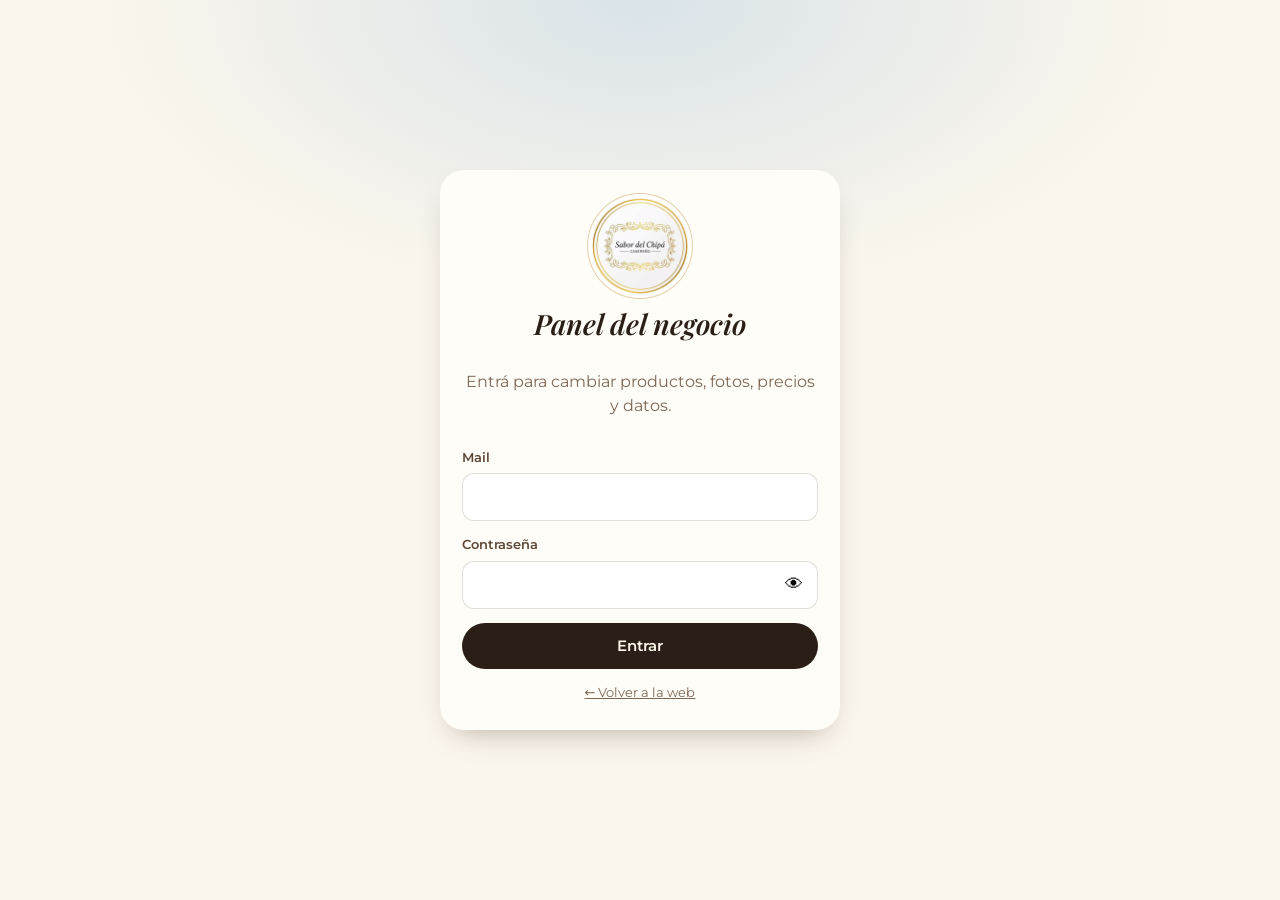
==== commit 955ba618: "CRM en el panel: pedidos, clientes, stock en kilos y visitas - Panel /admin: pestañas Inicio, Pedido" ====
--- a/admin/index.html
+++ b/admin/index.html
@@ -40,25 +40,132 @@
   <div class="app" id="viewApp" hidden>
     <header class="topbar">
       <div class="tb-brand"><img src="/img/logo-200.png" alt="" width="36" height="36"><span>Panel</span></div>
-      <nav class="tabs" role="tablist">
-        <button role="tab" class="tab is-active" data-tab="productos" aria-selected="true">Productos</button>
-        <button role="tab" class="tab" data-tab="negocio" aria-selected="false">Negocio</button>
-        <button role="tab" class="tab" data-tab="cuenta" aria-selected="false">Cuenta</button>
-      </nav>
+      <button class="icon-btn tb-refresh" type="button" id="refreshAll" aria-label="Actualizar datos" title="Actualizar datos">↻</button>
       <a class="btn btn-ghost btn-sm tb-web" href="/" target="_blank" rel="noopener">Ver la web ↗</a>
     </header>
 
+    <nav class="tabs" role="tablist" aria-label="Secciones del panel">
+      <button role="tab" class="tab is-active" data-tab="inicio" aria-selected="true">
+        <svg viewBox="0 0 24 24" aria-hidden="true"><path d="M4 11.5 12 5l8 6.5V20a1 1 0 0 1-1 1h-4.5v-6h-5v6H5a1 1 0 0 1-1-1z"/></svg><span>Inicio</span></button>
+      <button role="tab" class="tab" data-tab="pedidos" aria-selected="false">
+        <svg viewBox="0 0 24 24" aria-hidden="true"><path d="M6 3h12v18l-3-2-3 2-3-2-3 2zM9 8h6M9 12h6M9 16h3"/></svg><span>Pedidos</span><b class="tab-badge" id="badgePedidos" hidden></b></button>
+      <button role="tab" class="tab" data-tab="clientes" aria-selected="false">
+        <svg viewBox="0 0 24 24" aria-hidden="true"><circle cx="9" cy="8" r="3.5"/><path d="M2.5 20c.6-3.6 3.2-5.5 6.5-5.5s5.9 1.9 6.5 5.5M16 4.8a3.5 3.5 0 0 1 0 6.4M18 14.8c2 .7 3.2 2.4 3.5 5.2"/></svg><span>Clientes</span></button>
+      <button role="tab" class="tab" data-tab="productos" aria-selected="false">
+        <svg viewBox="0 0 24 24" aria-hidden="true"><path d="M3.5 7.5 12 3l8.5 4.5v9L12 21l-8.5-4.5zM3.5 7.5 12 12l8.5-4.5M12 12v9"/></svg><span>Productos</span><b class="tab-badge tab-badge-warn" id="badgeStock" hidden></b></button>
+      <button role="tab" class="tab" data-tab="visitas" aria-selected="false">
+        <svg viewBox="0 0 24 24" aria-hidden="true"><path d="M4 20V10M10 20V4M16 20v-7M21 20H3"/></svg><span>Visitas</span></button>
+      <button role="tab" class="tab" data-tab="ajustes" aria-selected="false">
+        <svg viewBox="0 0 24 24" aria-hidden="true"><circle cx="12" cy="12" r="3"/><path d="M12 2.5v3M12 18.5v3M2.5 12h3M18.5 12h3M5.3 5.3l2.1 2.1M16.6 16.6l2.1 2.1M5.3 18.7l2.1-2.1M16.6 7.4l2.1-2.1"/></svg><span>Ajustes</span></button>
+    </nav>
+
+    <main class="main">
+    <!-- Inicio -->
+    <section class="panel panel-wide" id="tab-inicio">
+      <div class="panel-head">
+        <div><h2 id="hola">¡Hola!</h2><p class="muted small" id="hoyFecha"></p></div>
+        <button class="btn btn-primary" type="button" data-new-order>＋ Pedido</button>
+      </div>
+      <div class="kpis" id="kpis"></div>
+      <div class="dash">
+        <article class="card" id="cardTareas"><h3>Para hacer</h3><div id="tareas"></div></article>
+        <article class="card" id="cardStock"><h3>Stock</h3><div id="dashStock"></div></article>
+        <article class="card card-span"><div class="card-head"><h3>Ventas de los últimos 30 días</h3><span class="muted small" id="ventas30Total"></span></div>
+          <p class="muted small card-sub">Pedidos confirmados y entregados, por día.</p>
+          <div class="chart" id="chartVentas"></div></article>
+        <article class="card"><div class="card-head"><h3>Lo más vendido</h3><span class="muted small">30 días</span></div><div id="topProductos"></div></article>
+        <article class="card"><div class="card-head"><h3>Personas en la web</h3><a class="small" href="#visitas">Ver más →</a></div>
+          <p class="muted small card-sub">Últimos 14 días.</p><div class="chart" id="chartVisitasMini"></div></article>
+        <article class="card card-span"><div class="card-head"><h3>Clientes</h3><a class="small" href="#clientes">Ver todos →</a></div><div id="dashClientes"></div></article>
+      </div>
+    </section>
+
+    <!-- Pedidos -->
+    <section class="panel panel-wide" id="tab-pedidos" hidden>
+      <div class="panel-head">
+        <div><h2>Pedidos</h2><p class="muted small">Los de la web entran solos cuando el cliente toca «Enviar pedido por WhatsApp».</p></div>
+        <div class="head-actions">
+          <button class="btn btn-ghost btn-sm" type="button" id="csvPedidos">⬇ CSV</button>
+          <button class="btn btn-primary" type="button" data-new-order>＋ Nuevo</button>
+        </div>
+      </div>
+      <div class="toolbar">
+        <input type="search" id="qPedidos" placeholder="Buscar por cliente, código o producto" aria-label="Buscar pedidos">
+        <div class="chips" id="fPedidos" role="group" aria-label="Filtrar por estado"></div>
+      </div>
+      <ul class="olist" id="olist"></ul>
+      <button class="btn btn-ghost btn-block" type="button" id="morePedidos" hidden>Ver más pedidos</button>
+    </section>
+
+    <!-- Clientes -->
+    <section class="panel panel-wide" id="tab-clientes" hidden>
+      <div class="panel-head">
+        <div><h2>Clientes</h2><p class="muted small" id="clientesResumen">Se crean solos con cada pedido de la web. También los podés cargar a mano.</p></div>
+        <div class="head-actions">
+          <button class="btn btn-ghost btn-sm" type="button" id="csvClientes">⬇ CSV</button>
+          <button class="btn btn-primary" type="button" id="newCliente">＋ Nuevo</button>
+        </div>
+      </div>
+      <div class="toolbar">
+        <input type="search" id="qClientes" placeholder="Buscar por nombre, teléfono, barrio o etiqueta" aria-label="Buscar clientes">
+        <div class="toolbar-row">
+          <div class="chips" id="fClientes" role="group" aria-label="Filtrar clientes"></div>
+          <label class="sort">Ordenar
+            <select id="sClientes">
+              <option value="ultimo">Último pedido</option>
+              <option value="gastado">Más gastado</option>
+              <option value="pedidos">Más pedidos</option>
+              <option value="nuevos">Más nuevos</option>
+              <option value="nombre">Nombre (A-Z)</option>
+            </select>
+          </label>
+        </div>
+      </div>
+      <ul class="clist" id="clist"></ul>
+      <button class="btn btn-ghost btn-block" type="button" id="moreClientes" hidden>Ver más clientes</button>
+    </section>
+
     <!-- Productos -->
-    <section class="panel" id="tab-productos">
+    <section class="panel" id="tab-productos" hidden>
       <div class="panel-head">
-        <div><h2>Productos</h2><p class="muted small">Tocá un producto para editarlo. El interruptor marca si hay stock.</p></div>
+        <div><h2>Productos</h2><p class="muted small">Tocá un producto para editarlo. El interruptor marca si hay stock; «Stock» carga los kilos.</p></div>
         <button class="btn btn-primary" type="button" id="newProduct">＋ Nuevo</button>
       </div>
+      <div id="stockResumen"></div>
       <ul class="plist" id="plist"></ul>
-    </section>
-
-    <!-- Negocio -->
-    <section class="panel" id="tab-negocio" hidden>
+      <details class="movs" id="movsBox">
+        <summary>Últimos movimientos de stock</summary>
+        <ul class="mlist" id="movsAll"></ul>
+      </details>
+    </section>
+
+    <!-- Visitas -->
+    <section class="panel panel-wide" id="tab-visitas" hidden>
+      <div class="panel-head">
+        <div><h2>Visitas a la web</h2><p class="muted small">Personas que entraron a la web. Es anónimo: no se guarda quién es. Tus visitas desde este dispositivo no se cuentan.</p></div>
+      </div>
+      <div class="chips chips-range" id="rangoVisitas" role="group" aria-label="Período">
+        <button type="button" data-r="0" aria-pressed="false">Hoy</button>
+        <button type="button" data-r="7" aria-pressed="true">7 días</button>
+        <button type="button" data-r="30" aria-pressed="false">30 días</button>
+        <button type="button" data-r="90" aria-pressed="false">90 días</button>
+      </div>
+      <div class="vis-body" id="visBody">
+        <div class="kpis" id="visKpis"></div>
+        <div class="dash">
+          <article class="card card-span"><div class="card-head"><h3 id="visSerieTitulo">Personas por día</h3></div>
+            <div class="chart" id="chartVisitas"></div>
+            <details class="chart-table"><summary>Ver en tabla</summary><div id="tablaVisitas"></div></details></article>
+          <article class="card"><h3>Del vistazo al pedido</h3><p class="muted small card-sub">Cuántas visitas llegaron a cada paso.</p><div id="embudo"></div></article>
+          <article class="card"><h3>De dónde vienen</h3><p class="muted small card-sub">Instagram, Google, links directos…</p><div id="fuentes"></div></article>
+          <article class="card"><h3>Con qué entran</h3><div id="dispositivos"></div></article>
+          <article class="card"><h3>A qué hora entran</h3><p class="muted small card-sub">Sirve para saber cuándo publicar.</p><div class="chart" id="chartHoras"></div></article>
+        </div>
+      </div>
+    </section>
+
+    <!-- Ajustes: negocio -->
+    <section class="panel" id="tab-negocio" data-group="ajustes" hidden>
       <div class="panel-head"><div><h2>Datos del negocio</h2><p class="muted small">Se actualizan en la web apenas guardás.</p></div></div>
       <form class="form" id="settingsForm" novalidate>
         <fieldset>
@@ -88,8 +195,8 @@
       </form>
     </section>
 
-    <!-- Cuenta -->
-    <section class="panel" id="tab-cuenta" hidden>
+    <!-- Ajustes: cuenta -->
+    <section class="panel" id="tab-cuenta" data-group="ajustes" hidden>
       <div class="panel-head"><div><h2>Cuenta</h2><p class="muted small" id="accountEmail"></p></div></div>
       <form class="form" id="pwForm" novalidate>
         <fieldset>
@@ -101,6 +208,7 @@
       </form>
       <button class="btn btn-ghost" type="button" id="logout">Cerrar sesión</button>
     </section>
+    </main>
   </div>
 
   <!-- ========== EDITOR DE PRODUCTO ========== -->
@@ -114,10 +222,23 @@
       <div class="photo">
         <img id="photoPreview" alt="" src="/img/logo-200.png">
         <label class="btn btn-ghost btn-sm photo-btn">📷 Cambiar foto<input type="file" id="photoInput" accept="image/*" hidden></label>
-        <small class="muted">Se achica sola antes de subir (máx. 1400 px).</small>
+        <small class="muted">Es la foto principal. Se achica sola antes de subir (máx. 1400 px).</small>
+      </div>
+      <div class="extra">
+        <div class="field-label">Más fotos (opcional)</div>
+        <ul class="thumbs" id="extraPhotos"></ul>
+        <label class="btn btn-ghost btn-sm photo-btn">＋ Agregar fotos<input type="file" id="extraInput" accept="image/*" multiple hidden></label>
+        <small class="muted">En la web se pasan deslizando con el dedo. ★ la pone como principal, ✕ la saca.</small>
       </div>
       <label>Nombre<input name="nombre" required maxlength="60"></label>
-      <label>Descripción<textarea name="descripcion" rows="3" maxlength="240"></textarea></label>
+      <label>Categoría
+        <select name="categoria">
+          <option value="clasicos">Clásicos</option>
+          <option value="formas">Formas especiales</option>
+          <option value="especiales">Especiales</option>
+        </select>
+      </label>
+      <label>Descripción<textarea name="descripcion" rows="4" maxlength="400"></textarea></label>
       <div class="two">
         <label>Precio ½ kg ($)<input name="precio_medio" inputmode="numeric" placeholder="12000"></label>
         <label>Precio 1 kg ($)<input name="precio_kilo" inputmode="numeric" placeholder="20000"></label>
@@ -138,6 +259,158 @@
     </form>
   </aside>
 
+  <!-- ========== HOJAS DEL CRM (pedido, cliente, stock) ========== -->
+  <div class="sheet-bg" id="sheetBg2" hidden></div>
+
+  <aside class="sheet sheet-lg" id="orderSheet" aria-label="Pedido" hidden>
+    <form class="form" id="orderEdit" novalidate>
+      <div class="sheet-head">
+        <div><h2 id="oTitle">Pedido</h2><p class="muted small" id="oMeta"></p></div>
+        <button class="icon-btn" type="button" data-close aria-label="Cerrar">✕</button>
+      </div>
+      <div class="seg-estado" role="radiogroup" aria-label="Estado del pedido">
+        <label><input type="radio" name="estado" value="nuevo"><span>Nuevo</span></label>
+        <label><input type="radio" name="estado" value="confirmado"><span>Confirmado</span></label>
+        <label><input type="radio" name="estado" value="entregado"><span>Entregado</span></label>
+        <label><input type="radio" name="estado" value="cancelado"><span>Cancelado</span></label>
+      </div>
+      <p class="note" id="oStockNote" hidden></p>
+
+      <fieldset>
+        <legend>Cliente</legend>
+        <div class="linked" id="oLinked" hidden></div>
+        <div class="ac">
+          <label>Nombre<input name="cliente_nombre" maxlength="80" autocomplete="off" required aria-autocomplete="list" aria-controls="oSuggest"></label>
+          <ul class="suggest" id="oSuggest" hidden></ul>
+        </div>
+        <div class="two">
+          <label>WhatsApp<input name="cliente_tel" inputmode="tel" placeholder="11 2345 6789" autocomplete="off"></label>
+          <label>Barrio o dirección<input name="direccion" maxlength="200" autocomplete="off"></label>
+        </div>
+      </fieldset>
+
+      <fieldset>
+        <legend>Productos</legend>
+        <div class="irows" id="oItems"></div>
+        <button class="btn btn-ghost btn-sm" type="button" id="oAddItem">＋ Agregar producto</button>
+        <div class="totals">
+          <div><span>Productos</span><b id="oSubtotal">$0</b></div>
+          <label class="inline">Envío ($)<input name="envio" inputmode="numeric" placeholder="0"></label>
+          <label class="inline total-in">Total ($)<input name="total" inputmode="numeric"></label>
+          <small class="muted" id="oTotalHint"></small>
+        </div>
+      </fieldset>
+
+      <fieldset>
+        <legend>Entrega y pago</legend>
+        <div class="two">
+          <label>Cuándo<input name="entrega" list="oEntregas" maxlength="120" placeholder="Lunes por la tarde"></label>
+          <label>Fecha<input name="fecha_entrega" type="date"></label>
+        </div>
+        <datalist id="oEntregas"></datalist>
+        <div class="two">
+          <label>Pago
+            <select name="pago">
+              <option>Transferencia</option><option>Efectivo</option><option>Mercado Pago</option><option>Otro</option>
+            </select></label>
+          <label class="check check-tall"><input type="checkbox" name="pagado"> Ya está cobrado</label>
+        </div>
+        <label>Notas<textarea name="notas" rows="2" maxlength="1000"></textarea></label>
+      </fieldset>
+
+      <p class="error" id="oError" role="alert" hidden></p>
+      <div class="sheet-actions">
+        <button class="btn btn-danger" type="button" id="oDelete">Eliminar</button>
+        <a class="btn btn-ghost" id="oWa" href="#" target="_blank" rel="noopener">WhatsApp</a>
+        <button class="btn btn-primary" type="submit">Guardar</button>
+      </div>
+    </form>
+  </aside>
+
+  <aside class="sheet sheet-lg" id="clientSheet" aria-label="Cliente" hidden>
+    <form class="form" id="clientEdit" novalidate>
+      <div class="sheet-head">
+        <div><h2 id="cTitle">Cliente</h2><p class="muted small" id="cMeta"></p></div>
+        <button class="icon-btn" type="button" data-close aria-label="Cerrar">✕</button>
+      </div>
+      <div class="mini-kpis" id="cStats"></div>
+      <div id="cFav"></div>
+      <fieldset>
+        <legend>Datos</legend>
+        <label>Nombre<input name="nombre" maxlength="80" required></label>
+        <div class="two">
+          <label>WhatsApp<input name="telefono" inputmode="tel" placeholder="11 2345 6789"></label>
+          <label>Mail<input name="email" type="email" maxlength="120"></label>
+        </div>
+        <label>Barrio o dirección<input name="direccion" maxlength="200"></label>
+        <div class="two">
+          <label>Cumpleaños<input name="cumple" type="date"></label>
+          <label>Cómo nos conoció
+            <select name="origen">
+              <option value="web">Web</option><option value="whatsapp">WhatsApp</option><option value="instagram">Instagram</option>
+              <option value="recomendacion">Recomendación</option><option value="manual">Otro</option>
+            </select></label>
+        </div>
+        <label>Etiquetas (separadas por coma)<input name="etiquetas" placeholder="Mayorista, Vecino, Café"></label>
+        <label>Notas<textarea name="notas" rows="3" maxlength="2000" placeholder="Le gusta sin sal, pide para el cumple, etc."></textarea></label>
+      </fieldset>
+      <section class="hist" id="cHistBox">
+        <div class="card-head"><h3>Pedidos</h3><button class="btn btn-ghost btn-sm" type="button" id="cNewOrder">＋ Pedido</button></div>
+        <ul class="hlist" id="cHist"></ul>
+      </section>
+      <details class="merge" id="cMergeBox">
+        <summary>¿Está repetido? Unirlo con otro cliente</summary>
+        <p class="muted small">Los pedidos de este cliente pasan al que elijas y este se borra. Los datos que falten se completan.</p>
+        <input type="search" id="cMergeQ" placeholder="Buscar el otro cliente" aria-label="Buscar el otro cliente">
+        <ul class="suggest suggest-static" id="cMergeList"></ul>
+      </details>
+      <p class="error" id="cError" role="alert" hidden></p>
+      <div class="sheet-actions">
+        <button class="btn btn-danger" type="button" id="cDelete">Eliminar</button>
+        <a class="btn btn-ghost" id="cWa" href="#" target="_blank" rel="noopener">WhatsApp</a>
+        <button class="btn btn-primary" type="submit">Guardar</button>
+      </div>
+    </form>
+  </aside>
+
+  <aside class="sheet" id="stockSheet" aria-label="Stock" hidden>
+    <form class="form" id="stockEdit" novalidate>
+      <div class="sheet-head">
+        <div><h2 id="sTitle">Stock</h2><p class="muted small" id="sSub"></p></div>
+        <button class="icon-btn" type="button" data-close aria-label="Cerrar">✕</button>
+      </div>
+      <div class="stock-now" id="sNow"></div>
+      <fieldset id="sMoveBox">
+        <legend id="sMoveLegend">Cargar movimiento</legend>
+        <div class="seg-estado seg-3" role="radiogroup" aria-label="Tipo de movimiento" id="sTipos">
+          <label><input type="radio" name="tipo" value="produccion" checked><span>Entra<small>producción</small></span></label>
+          <label><input type="radio" name="tipo" value="merma"><span>Sale<small>merma o regalo</small></span></label>
+          <label><input type="radio" name="tipo" value="ajuste"><span>Corregir<small>conté y hay…</small></span></label>
+        </div>
+        <label><span id="sQtyLabel">Kilos que entran</span><input name="kg" inputmode="decimal" placeholder="Ej.: 2,5" autocomplete="off"></label>
+        <div class="quick" id="sQuick">
+          <button type="button" data-q="0.5">½ kg</button><button type="button" data-q="1">1 kg</button>
+          <button type="button" data-q="2">2 kg</button><button type="button" data-q="5">5 kg</button><button type="button" data-q="10">10 kg</button>
+        </div>
+        <label>Nota (opcional)<input name="nota" maxlength="200" placeholder="Ej.: tanda del martes"></label>
+        <button class="btn btn-primary btn-block" type="submit" id="sSave">Guardar</button>
+      </fieldset>
+      <fieldset id="sConfBox">
+        <legend>Aviso</legend>
+        <label>Avisarme cuando queden menos de (kg)<input name="minimo" inputmode="decimal" placeholder="1"></label>
+        <div class="row-actions">
+          <button class="btn btn-ghost btn-sm" type="button" id="sSaveMin">Guardar aviso</button>
+          <button class="btn btn-danger btn-sm" type="button" id="sStop">Dejar de controlar</button>
+        </div>
+      </fieldset>
+      <section class="hist">
+        <h3>Movimientos</h3>
+        <ul class="mlist" id="sHist"></ul>
+      </section>
+    </form>
+  </aside>
+
+  <div class="chart-tip" id="chartTip" role="tooltip" hidden></div>
   <div class="toast" id="toast" role="status" aria-live="polite"></div>
   <div class="busy" id="busy" hidden><span></span></div>
 
@@ -145,5 +418,9 @@
   <script src="/js/data.js"></script>
   <script src="/js/sb.js"></script>
   <script src="/admin/admin.js"></script>
+  <script src="/admin/charts.js"></script>
+  <script src="/admin/stock.js"></script>
+  <script src="/admin/crm.js"></script>
+  <script src="/admin/visitas.js"></script>
 </body>
 </html>
--- a/admin/admin.css
+++ b/admin/admin.css
@@ -1,7 +1,7 @@
 @font-face { font-family: 'Playfair Display'; src: url('/fonts/playfair-display-latin-wght-italic.woff2') format('woff2'); font-weight: 400 900; font-style: italic; font-display: swap; }
 @font-face { font-family: 'Montserrat'; src: url('/fonts/montserrat-latin-wght-normal.woff2') format('woff2'); font-weight: 100 900; font-display: swap; }
 :root {
-  --cream: #FBF6EC; --cream-2: #F3E9D6; --paper: #FFFDF8; --ink: #2B1E16; --ink-2: #5E4838; --muted: #8A7463;
+  --cream: #FBF6EC; --cream-2: #F3E9D6; --paper: #FFFDF8; --ink: #2B1E16; --ink-2: #5E4838; --muted: #7D6756;
   --gold: #B98A2E; --celeste: #74ACDF; --danger: #B3261E; --ok: #2F7D4F; --line: rgba(43, 30, 22, .14);
   --shadow: 0 14px 30px -14px rgba(43, 30, 22, .35); --r: 16px;
 }
@@ -56,12 +56,11 @@
 .topbar { position: sticky; top: 0; z-index: 10; display: flex; align-items: center; gap: 10px; padding: 10px 14px; background: rgba(251, 246, 236, .92); backdrop-filter: blur(10px); -webkit-backdrop-filter: blur(10px); border-bottom: 1px solid var(--line); flex-wrap: wrap; }
 .tb-brand { display: flex; align-items: center; gap: 8px; font-family: 'Playfair Display', serif; font-style: italic; font-weight: 600; font-size: 20px; }
 .tb-brand img { border-radius: 50%; }
-.tabs { display: flex; gap: 4px; background: var(--cream-2); padding: 4px; border-radius: 999px; order: 3; width: 100%; }
-.tab { flex: 1; border: 0; background: transparent; border-radius: 999px; padding: 9px 10px; font: inherit; font-weight: 600; font-size: 14px; color: var(--ink-2); cursor: pointer; }
-.tab.is-active { background: var(--paper); color: var(--ink); box-shadow: 0 2px 8px -4px rgba(0,0,0,.3); }
-.tb-web { margin-left: auto; }
+/* navegación: ver «CRM» al final */
+.tb-refresh { margin-left: auto; }
 .panel { width: min(760px, 100%); margin: 0 auto; padding: 18px 14px 40px; }
-.panel-head { display: flex; align-items: flex-end; justify-content: space-between; gap: 12px; margin-bottom: 14px; }
+.panel-head { display: flex; align-items: flex-end; justify-content: space-between; gap: 12px; margin-bottom: 14px; flex-wrap: wrap; }
+.panel-head > div:first-child { flex: 1 1 220px; min-width: 0; }
 .panel-head p { margin: 4px 0 0; }
 
 .plist { list-style: none; padding: 0; margin: 0; display: grid; gap: 10px; }
@@ -93,6 +92,16 @@
 .photo { display: grid; justify-items: center; gap: 8px; }
 .photo img { width: 100%; max-width: 420px; aspect-ratio: 4 / 3; object-fit: cover; border-radius: 16px; background: var(--cream-2); }
 .photo-btn { cursor: pointer; }
+.extra { display: grid; gap: 8px; justify-items: start; }
+.thumbs { list-style: none; padding: 0; margin: 0; display: flex; flex-wrap: wrap; gap: 8px; }
+.thumbs:empty { display: none; }
+.thumbs li { position: relative; width: 84px; height: 84px; }
+.thumbs img { width: 100%; height: 100%; object-fit: cover; border-radius: 12px; background: var(--cream-2); }
+.thumbs button { position: absolute; top: 4px; width: 28px; height: 28px; border-radius: 50%; border: 0; background: rgba(255, 253, 248, .95); box-shadow: 0 1px 4px rgba(0,0,0,.3); cursor: pointer; font-size: 13px; line-height: 1; }
+.thumbs .t-main { left: 4px; color: var(--gold); }
+.thumbs .t-del { right: 4px; color: var(--danger); }
+.pgroup { font-family: 'Playfair Display', serif; font-style: italic; font-weight: 600; font-size: 18px; padding: 10px 4px 0; color: var(--ink-2); }
+.pgroup:first-child { padding-top: 0; }
 .sheet-actions { display: flex; justify-content: space-between; gap: 10px; position: sticky; bottom: 0; z-index: 2; padding: 12px 0 calc(14px + env(safe-area-inset-bottom)); background: var(--cream); box-shadow: 0 -10px 16px -12px rgba(43, 30, 22, .35); }
 .nw { white-space: nowrap; }
 .sheet-actions .btn-primary { flex: 1; }
@@ -105,8 +114,255 @@
 @keyframes spin { to { transform: rotate(1turn); } }
 
 @media (min-width: 760px) {
-  .tabs { order: 0; width: auto; margin-left: 12px; }
-  .tab { flex: none; padding: 9px 18px; }
   .sheet { inset: 0 0 0 auto; width: 460px; max-height: none; border-radius: 0; animation-name: side; }
   @keyframes side { from { transform: translateX(40px); opacity: 0; } }
 }
+
+/* =========================================================
+   CRM: navegación, inicio, pedidos, clientes, stock, visitas
+   ========================================================= */
+.btn-xs { min-height: 32px; padding: 0 12px; font-size: 13px; }
+.icon-sm { width: 36px; height: 36px; font-size: 13px; flex: none; }
+.empty { color: var(--muted); font-size: 14px; margin: 6px 0; list-style: none; }
+.ok-line { color: var(--ok); font-weight: 600; font-size: 14px; margin: 4px 0; }
+.chip + .chip { margin-left: 2px; }
+
+/* navegación: barra abajo en el celular, columna a la izquierda en la compu */
+.app { padding-bottom: calc(70px + env(safe-area-inset-bottom)); }
+.tabs { position: fixed; z-index: 20; left: 0; right: 0; bottom: 0; display: grid; grid-template-columns: repeat(6, minmax(0, 1fr));
+  background: rgba(255, 253, 248, .97); backdrop-filter: blur(10px); -webkit-backdrop-filter: blur(10px);
+  border-top: 1px solid var(--line); padding: 4px 2px calc(4px + env(safe-area-inset-bottom)); }
+.tab { position: relative; display: flex; flex-direction: column; align-items: center; gap: 2px; border: 0; background: none; cursor: pointer;
+  padding: 5px 0 3px; font: inherit; font-size: 10.5px; font-weight: 600; color: var(--muted); min-width: 0; -webkit-tap-highlight-color: transparent; }
+.tab span { max-width: 100%; overflow: hidden; text-overflow: ellipsis; white-space: nowrap; }
+.tab svg { width: 22px; height: 22px; padding: 3px 12px; box-sizing: content-box; border-radius: 999px; fill: none; stroke: currentColor; stroke-width: 1.8; stroke-linecap: round; stroke-linejoin: round; transition: background .2s; }
+.tab.is-active { color: var(--ink); }
+.tab.is-active svg { background: var(--cream-2); stroke: var(--ink); }
+.tab:focus-visible { outline: 2px solid var(--gold); outline-offset: -2px; border-radius: 12px; }
+.tab-badge { position: absolute; top: 1px; left: calc(50% + 6px); min-width: 18px; height: 18px; padding: 0 5px; border-radius: 999px; background: var(--danger); color: #fff; font-size: 11px; line-height: 18px; text-align: center; font-weight: 700; }
+.tab-badge-warn { background: #9A6A00; }
+.sticky-save { bottom: calc(66px + env(safe-area-inset-bottom)); }
+.toast { bottom: calc(86px + env(safe-area-inset-bottom)); }
+.main { min-width: 0; }
+
+@media (min-width: 900px) {
+  .app { display: grid; grid-template-columns: 220px minmax(0, 1fr); grid-template-rows: auto 1fr; padding-bottom: 0; min-height: 100svh; }
+  .topbar { grid-column: 1 / -1; height: 60px; }
+  .tabs { position: sticky; top: 60px; align-self: start; display: flex; flex-direction: column; gap: 4px; height: calc(100svh - 60px);
+    padding: 18px 12px; background: none; border-top: 0; border-right: 1px solid var(--line); backdrop-filter: none; -webkit-backdrop-filter: none; }
+  .tab { flex-direction: row; justify-content: flex-start; gap: 10px; padding: 10px 12px; border-radius: 12px; font-size: 15px; color: var(--ink-2); }
+  .tab svg { padding: 0; width: 22px; height: 22px; }
+  .tab:hover { background: rgba(255, 253, 248, .7); }
+  .tab.is-active { background: var(--paper); box-shadow: 0 2px 10px -6px rgba(43, 30, 22, .35); }
+  .tab.is-active svg { background: none; stroke: var(--gold); }
+  .tab-badge { position: static; margin-left: auto; }
+  .sticky-save { bottom: 0; }
+  .toast { bottom: calc(24px + env(safe-area-inset-bottom)); }
+  .panel-wide { width: min(1140px, 100%); padding: 24px 28px 48px; }
+  .panel { padding-top: 24px; }
+}
+
+/* encabezados y herramientas */
+.head-actions { display: flex; gap: 8px; flex-wrap: wrap; justify-content: flex-end; }
+.toolbar { display: grid; gap: 10px; margin-bottom: 14px; }
+.toolbar-row { display: flex; gap: 10px; align-items: center; justify-content: space-between; flex-wrap: wrap; }
+.chips { display: flex; gap: 6px; flex-wrap: wrap; }
+.chips button { border: 0; background: var(--cream-2); color: var(--ink-2); font: inherit; font-size: 13.5px; font-weight: 600; padding: 7px 12px; border-radius: 999px; cursor: pointer; min-height: 36px; }
+.chips button small { opacity: .75; font-weight: 600; margin-left: 2px; font-variant-numeric: tabular-nums; }
+.chips button[aria-pressed="true"] { background: var(--ink); color: #FFF8EA; }
+.chips button:focus-visible { outline: 2px solid var(--gold); outline-offset: 2px; }
+.chips-range { margin-bottom: 14px; }
+.sort { display: flex; align-items: center; gap: 8px; font-size: 13px; }
+.sort select { width: auto; min-height: 38px; padding: 6px 10px; font-size: 14px; }
+
+/* tarjetas de números */
+.kpis { display: grid; grid-template-columns: repeat(2, minmax(0, 1fr)); gap: 10px; margin-bottom: 12px; }
+.kpi { display: grid; gap: 4px; align-content: start; background: var(--paper); border-radius: var(--r); padding: 14px; box-shadow: 0 2px 10px -6px rgba(43, 30, 22, .25); text-decoration: none; color: inherit; min-width: 0; }
+a.kpi:hover { box-shadow: 0 6px 18px -10px rgba(43, 30, 22, .45); }
+.kpi-label { font-size: 12.5px; font-weight: 600; color: var(--ink-2); line-height: 1.3; }
+.kpi-value { font-size: 26px; font-weight: 700; line-height: 1.1; letter-spacing: -.01em; overflow-wrap: anywhere; }
+.kpi-sub { font-size: 12.5px; color: var(--muted); line-height: 1.35; }
+.kpi-warn { box-shadow: inset 0 0 0 2px rgba(185, 138, 46, .6), 0 2px 10px -6px rgba(43, 30, 22, .25); }
+.kpi-up .kpi-sub { color: var(--ok); font-weight: 600; }
+@media (min-width: 900px) { .kpis { grid-template-columns: repeat(4, minmax(0, 1fr)); gap: 14px; margin-bottom: 14px; } .kpi-value { font-size: 30px; } }
+
+/* tarjetas del inicio */
+.dash { display: grid; gap: 12px; }
+@media (min-width: 900px) { .dash { grid-template-columns: repeat(2, minmax(0, 1fr)); gap: 14px; } .card-span { grid-column: 1 / -1; } }
+.card { background: var(--paper); border-radius: var(--r); padding: 16px; box-shadow: 0 2px 10px -6px rgba(43, 30, 22, .25); min-width: 0; }
+.card h3, .hist h3 { font-family: 'Playfair Display', Georgia, serif; font-style: italic; font-size: 19px; font-weight: 600; margin: 0 0 8px; line-height: 1.2; }
+.card h4 { font-size: 11.5px; text-transform: uppercase; letter-spacing: .07em; color: var(--muted); margin: 14px 0 6px; }
+.card h4:first-child { margin-top: 2px; }
+.card-head { display: flex; align-items: baseline; justify-content: space-between; gap: 8px; flex-wrap: wrap; }
+.card-head h3 { margin-bottom: 6px; }
+.card-sub { margin: -4px 0 10px; }
+.mini-list { list-style: none; margin: 0; padding: 0; display: grid; gap: 6px; }
+.mini-list li { display: flex; align-items: center; gap: 8px; }
+.linkish { flex: 1; min-width: 0; display: flex; justify-content: space-between; align-items: center; gap: 10px; text-align: left; background: var(--cream); border: 0; border-radius: 12px; padding: 10px 12px; font: inherit; font-size: 14px; color: inherit; cursor: pointer; }
+.linkish:hover { background: var(--cream-2); }
+.linkish:focus-visible { outline: 2px solid var(--gold); }
+.linkish > span:first-child { min-width: 0; }
+.mini-kpis { display: grid; grid-template-columns: repeat(2, minmax(0, 1fr)); gap: 8px; }
+.mini-kpis > * { background: var(--paper); border-radius: 14px; padding: 10px 12px; display: grid; gap: 2px; align-content: start; text-decoration: none; color: inherit; box-shadow: 0 2px 10px -6px rgba(43, 30, 22, .25); min-width: 0; }
+.mini-kpis b { font-size: 17px; line-height: 1.2; overflow-wrap: anywhere; }
+.mini-kpis span { font-size: 12px; color: var(--muted); line-height: 1.3; }
+.card .mini-kpis > * { background: var(--cream); box-shadow: none; }
+.card .mini-kpis a:hover { background: var(--cream-2); }
+#dashClientes .mini-kpis { grid-template-columns: repeat(3, minmax(0, 1fr)); }
+@media (min-width: 520px) { .mini-kpis { grid-template-columns: repeat(4, minmax(0, 1fr)); } }
+
+/* gráficos */
+.chart { position: relative; min-height: 110px; }
+.chart svg { display: block; width: 100%; height: auto; overflow: visible; touch-action: pan-y; }
+.cols .grid { stroke: rgba(43, 30, 22, .08); stroke-width: 1; }
+.cols .base { stroke: rgba(43, 30, 22, .25); stroke-width: 1; }
+.cols .tick { font: 500 11px 'Montserrat', system-ui, sans-serif; fill: var(--muted); font-variant-numeric: tabular-nums; }
+.cols .bar { fill: var(--gold); }
+.cols .hit { fill: transparent; cursor: pointer; outline: none; }
+.cols .hit.on, .cols .hit:focus-visible { fill: rgba(185, 138, 46, .12); }
+.chart.is-empty .bar { display: none; }
+.chart-tip { position: fixed; z-index: 80; pointer-events: none; background: var(--ink); color: #FFF8EA; padding: 8px 12px; border-radius: 10px; font-size: 13px; display: grid; gap: 1px; box-shadow: var(--shadow); max-width: 260px; }
+.chart-tip b { font-size: 14px; }
+.chart-tip span { opacity: .8; font-size: 12px; }
+.hbars { list-style: none; margin: 0; padding: 0; display: grid; gap: 12px; }
+.hb-top { display: flex; justify-content: space-between; gap: 10px; font-size: 14px; }
+.hb-label { min-width: 0; overflow-wrap: anywhere; }
+.hb-val { font-variant-numeric: tabular-nums; white-space: nowrap; font-weight: 600; }
+.hb-track { height: 10px; border-radius: 999px; background: var(--cream-2); margin-top: 5px; overflow: hidden; }
+.hb-track i { display: block; height: 100%; background: var(--gold); border-radius: 0 4px 4px 0; }
+.chart-table { margin-top: 10px; }
+.chart-table summary { cursor: pointer; font-size: 13px; color: var(--ink-2); font-weight: 600; }
+.chart-table > div { max-height: 320px; overflow: auto; margin-top: 8px; }
+.tbl { width: 100%; border-collapse: collapse; font-size: 13.5px; font-variant-numeric: tabular-nums; }
+.tbl th, .tbl td { text-align: right; padding: 6px 8px; border-bottom: 1px solid var(--line); white-space: nowrap; }
+.tbl th { font-size: 12px; color: var(--muted); font-weight: 600; }
+.tbl th:first-child, .tbl td:first-child { text-align: left; }
+.vis-body { transition: opacity .2s; }
+.vis-body.is-loading { opacity: .55; }
+
+/* estados (siempre con texto, no solo color) */
+.pills { display: flex; gap: 4px; flex-wrap: wrap; justify-content: flex-end; }
+.pill { font-size: 11px; font-weight: 700; padding: 2px 8px; border-radius: 999px; white-space: nowrap; }
+.p-nuevo { background: #E3EFFA; color: #1F4E79; }
+.p-confirmado { background: #F6EBD3; color: #6E500F; }
+.p-entregado { background: #E2F1E7; color: #22603C; }
+.p-cancelado { background: #EFE9E2; color: #5E4E42; }
+.p-pagado { background: #fff; color: #22603C; box-shadow: inset 0 0 0 1px rgba(47, 125, 79, .45); }
+.p-debe { background: #FBE5E3; color: #8E2A22; }
+.tag-web { font-size: 10px; font-weight: 700; text-transform: uppercase; letter-spacing: .05em; color: #1F4E79; background: #E3EFFA; padding: 1px 7px; border-radius: 999px; }
+
+/* lista de pedidos */
+.olist, .clist, .hlist { list-style: none; margin: 0; padding: 0; display: grid; gap: 8px; }
+.ogroup { font-family: 'Playfair Display', Georgia, serif; font-style: italic; font-weight: 600; font-size: 17px; color: var(--ink-2); padding: 10px 4px 0; }
+.ogroup:first-child { padding-top: 0; }
+.oitem { display: grid; grid-template-columns: minmax(0, 1fr) auto; gap: 10px; background: var(--paper); border-radius: var(--r); padding: 12px 12px 12px 10px; box-shadow: 0 2px 10px -6px rgba(43, 30, 22, .25); border-left: 4px solid transparent; }
+.oitem.e-nuevo { border-left-color: var(--celeste); }
+.oitem.e-confirmado { border-left-color: var(--gold); }
+.oitem.e-entregado { border-left-color: var(--ok); }
+.oitem.e-cancelado { opacity: .62; }
+.o-main, .c-main { border: 0; background: none; text-align: left; font: inherit; color: inherit; padding: 0; cursor: pointer; min-width: 0; }
+.o-main { display: grid; gap: 3px; align-content: start; }
+.o-main:focus-visible, .c-main:focus-visible { outline: 2px solid var(--gold); outline-offset: 4px; border-radius: 8px; }
+.o-top { display: flex; align-items: baseline; gap: 6px 8px; flex-wrap: wrap; }
+.o-top b { font-size: 15.5px; }
+.o-code { font-size: 12.5px; color: var(--muted); font-variant-numeric: tabular-nums; }
+.o-items { font-size: 13.5px; color: var(--ink-2); overflow: hidden; display: -webkit-box; -webkit-line-clamp: 2; -webkit-box-orient: vertical; }
+.o-meta { font-size: 12.5px; color: var(--muted); }
+.o-side { display: flex; flex-direction: column; align-items: flex-end; gap: 6px; text-align: right; max-width: 130px; }
+.o-total { font-size: 15.5px; font-variant-numeric: tabular-nums; white-space: nowrap; }
+.o-total small { display: block; font-size: 11px; color: var(--muted); font-weight: 500; }
+
+/* lista de clientes */
+@media (min-width: 900px) { .clist { grid-template-columns: repeat(2, minmax(0, 1fr)); } }
+.citem { display: flex; align-items: center; gap: 8px; background: var(--paper); border-radius: var(--r); padding: 10px 10px 10px 12px; box-shadow: 0 2px 10px -6px rgba(43, 30, 22, .25); }
+.c-main { flex: 1; display: flex; gap: 12px; align-items: center; }
+.avatar { flex: none; width: 42px; height: 42px; border-radius: 50%; background: var(--cream-2); display: grid; place-items: center; font-weight: 700; font-size: 14px; color: var(--ink-2); letter-spacing: .02em; }
+.c-txt { display: grid; gap: 1px; min-width: 0; }
+.c-txt b { font-size: 15.5px; overflow-wrap: anywhere; }
+.chips-mini { display: flex; gap: 4px; flex-wrap: wrap; margin-top: 3px; }
+.wa-btn { flex: none; background: #E3F5EA; color: #1E7A43; display: grid; place-items: center; text-decoration: none; }
+
+/* productos: stock */
+.stock-line { display: inline-flex; align-items: center; gap: 6px; font-size: 12.5px; font-weight: 600; margin-top: 4px; }
+.stock-line i { width: 8px; height: 8px; border-radius: 50%; background: currentColor; flex: none; }
+.stock-line.s-ok { color: var(--ok); }
+.stock-line.s-low { color: #8A5A00; }
+.stock-line.s-out { color: var(--danger); }
+.stock-line.s-none { color: var(--muted); font-weight: 500; }
+.stock-line.s-none i { background: transparent; box-shadow: inset 0 0 0 1.5px currentColor; }
+.pside { gap: 8px; }
+.callout { background: #FFF6E2; border: 1px solid rgba(185, 138, 46, .35); border-radius: var(--r); padding: 12px 14px; font-size: 14px; margin-bottom: 12px; line-height: 1.45; }
+.stock-sum { display: grid; grid-template-columns: repeat(3, minmax(0, 1fr)); gap: 8px; margin-bottom: 12px; }
+.stock-sum > div { background: var(--paper); border-radius: 14px; padding: 10px 12px; display: grid; gap: 2px; box-shadow: 0 2px 10px -6px rgba(43, 30, 22, .25); min-width: 0; }
+.stock-sum b { font-size: 15px; overflow-wrap: anywhere; }
+.stock-sum .is-warn { box-shadow: inset 0 0 0 2px rgba(179, 38, 30, .35); }
+.movs { margin-top: 18px; background: var(--paper); border-radius: var(--r); padding: 12px 14px; box-shadow: 0 2px 10px -6px rgba(43, 30, 22, .25); }
+.movs summary { cursor: pointer; font-weight: 600; font-size: 14.5px; }
+.mlist { list-style: none; margin: 8px 0 0; padding: 0; display: grid; }
+.mlist li { display: flex; justify-content: space-between; gap: 10px; padding: 9px 0; border-bottom: 1px solid var(--line); align-items: center; }
+.mlist li:last-child { border-bottom: 0; }
+.mlist li > div { display: grid; min-width: 0; font-size: 14px; }
+.delta { font-variant-numeric: tabular-nums; white-space: nowrap; font-size: 14px; }
+.delta.pos { color: var(--ok); }
+.delta.neg { color: var(--danger); }
+
+/* hojas del CRM */
+.sheet-head > div { min-width: 0; }
+.sheet-head p { margin: 2px 0 0; }
+@media (min-width: 760px) { .sheet-lg { width: 560px; } }
+.sheet .form { padding-bottom: 2px; }
+.seg-estado { display: grid; grid-template-columns: repeat(4, minmax(0, 1fr)); gap: 4px; background: var(--cream-2); padding: 4px; border-radius: 14px; }
+.seg-estado.seg-3 { grid-template-columns: repeat(3, minmax(0, 1fr)); }
+.seg-estado label { display: block; position: relative; cursor: pointer; font-size: 13px; }
+.seg-estado input { position: absolute; opacity: 0; width: 1px; height: 1px; min-height: 0; pointer-events: none; }
+.seg-estado span { display: grid; place-items: center; align-content: center; text-align: center; min-height: 42px; border-radius: 10px; font-weight: 600; color: var(--ink-2); padding: 4px 2px; line-height: 1.2; }
+.seg-estado small { display: block; font-size: 10.5px; font-weight: 500; color: var(--muted); }
+.seg-estado input:checked + span { background: var(--paper); color: var(--ink); box-shadow: 0 2px 8px -4px rgba(0, 0, 0, .3); }
+.seg-estado input[value="nuevo"]:checked + span { box-shadow: inset 0 -3px 0 var(--celeste), 0 2px 8px -4px rgba(0, 0, 0, .3); }
+.seg-estado input[value="confirmado"]:checked + span { box-shadow: inset 0 -3px 0 var(--gold), 0 2px 8px -4px rgba(0, 0, 0, .3); }
+.seg-estado input[value="entregado"]:checked + span { box-shadow: inset 0 -3px 0 var(--ok), 0 2px 8px -4px rgba(0, 0, 0, .3); }
+.seg-estado input[value="cancelado"]:checked + span { box-shadow: inset 0 -3px 0 var(--muted), 0 2px 8px -4px rgba(0, 0, 0, .3); }
+.seg-estado input:focus-visible + span { outline: 2px solid var(--gold); }
+.note { margin: 0; background: #E2F1E7; color: #22603C; padding: 10px 12px; border-radius: 12px; font-size: 13.5px; font-weight: 600; }
+.linked { display: flex; align-items: center; justify-content: space-between; gap: 8px; flex-wrap: wrap; background: var(--cream); border-radius: 12px; padding: 8px 10px; font-size: 14px; }
+.linked-actions { display: flex; gap: 6px; }
+.ac { position: relative; }
+.suggest { list-style: none; margin: 4px 0 0; padding: 4px; position: absolute; left: 0; right: 0; top: 100%; z-index: 5; background: #fff; border-radius: 12px; box-shadow: var(--shadow); border: 1px solid var(--line); }
+.suggest.suggest-static { position: static; box-shadow: none; border: 0; padding: 0; margin-top: 6px; }
+.suggest button { width: 100%; text-align: left; border: 0; background: none; font: inherit; padding: 8px 10px; border-radius: 8px; cursor: pointer; display: grid; gap: 1px; color: inherit; }
+.suggest button:hover, .suggest button:focus-visible { background: var(--cream); outline: none; }
+.suggest span { font-size: 12.5px; color: var(--muted); }
+.irows { display: grid; gap: 10px; }
+.irow { display: grid; gap: 8px; padding: 10px; background: var(--cream); border-radius: 14px; }
+.irow-2 { display: grid; grid-template-columns: minmax(70px, 88px) auto minmax(0, 1fr) auto; gap: 8px; align-items: center; }
+.irow select { min-height: 42px; padding: 8px 10px; }
+.isub { text-align: right; font-weight: 600; font-variant-numeric: tabular-nums; font-size: 14px; white-space: nowrap; }
+.stepper { display: inline-flex; align-items: center; border: 1px solid var(--line); border-radius: 12px; background: #fff; overflow: hidden; }
+.stepper button { width: 34px; height: 40px; border: 0; background: none; font-size: 18px; cursor: pointer; color: var(--ink); }
+.stepper input { width: 36px; min-height: 40px; border: 0; padding: 0; text-align: center; border-radius: 0; }
+.mixchips { display: flex; flex-wrap: wrap; gap: 6px; }
+.mixchips label { display: inline-flex; position: relative; font-size: 13px; font-weight: 600; }
+.mixchips input { position: absolute; opacity: 0; width: 1px; height: 1px; min-height: 0; }
+.mixchips span { padding: 6px 10px; border-radius: 999px; background: #fff; border: 1px solid var(--line); cursor: pointer; }
+.mixchips input:checked + span { background: var(--ink); color: #FFF8EA; border-color: var(--ink); }
+.mixchips input:focus-visible + span { outline: 2px solid var(--gold); }
+.totals { display: grid; gap: 10px; border-top: 1px solid var(--line); padding-top: 12px; }
+.totals > div { display: flex; justify-content: space-between; gap: 10px; font-size: 15px; }
+label.inline { grid-template-columns: minmax(0, 1fr) 150px; align-items: center; }
+.total-in input { font-weight: 700; font-size: 18px; }
+.check-tall { align-self: end; min-height: 46px; }
+.hist { display: grid; gap: 4px; }
+.hlist .linkish { align-items: flex-start; }
+.h-side { display: grid; justify-items: end; gap: 4px; flex: none; }
+.merge { background: var(--paper); border-radius: var(--r); padding: 12px 14px; box-shadow: 0 2px 10px -6px rgba(43, 30, 22, .25); }
+.merge summary { cursor: pointer; font-weight: 600; font-size: 14px; }
+.merge p { margin: 8px 0; }
+.stock-now { display: grid; gap: 4px; justify-items: start; background: var(--paper); border-radius: var(--r); padding: 14px 16px; box-shadow: 0 2px 10px -6px rgba(43, 30, 22, .25); }
+.stock-now p { margin: 0; }
+.stock-now .big { font-size: 34px; line-height: 1.1; }
+.bullets { margin: 6px 0 0; padding-left: 18px; font-size: 14px; }
+.quick { display: flex; flex-wrap: wrap; gap: 6px; }
+.quick button { border: 1px solid var(--line); background: #fff; border-radius: 999px; padding: 6px 12px; font: inherit; font-size: 13.5px; font-weight: 600; cursor: pointer; min-height: 36px; color: var(--ink); }
+.row-actions { display: flex; gap: 8px; flex-wrap: wrap; justify-content: space-between; }
+.fav .chip { text-transform: none; letter-spacing: 0; font-size: 12px; white-space: nowrap; display: inline-block; margin: 2px 0; }
+.isub.isub-pend { white-space: normal; font-size: 12px; font-weight: 600; color: var(--muted); line-height: 1.15; }
